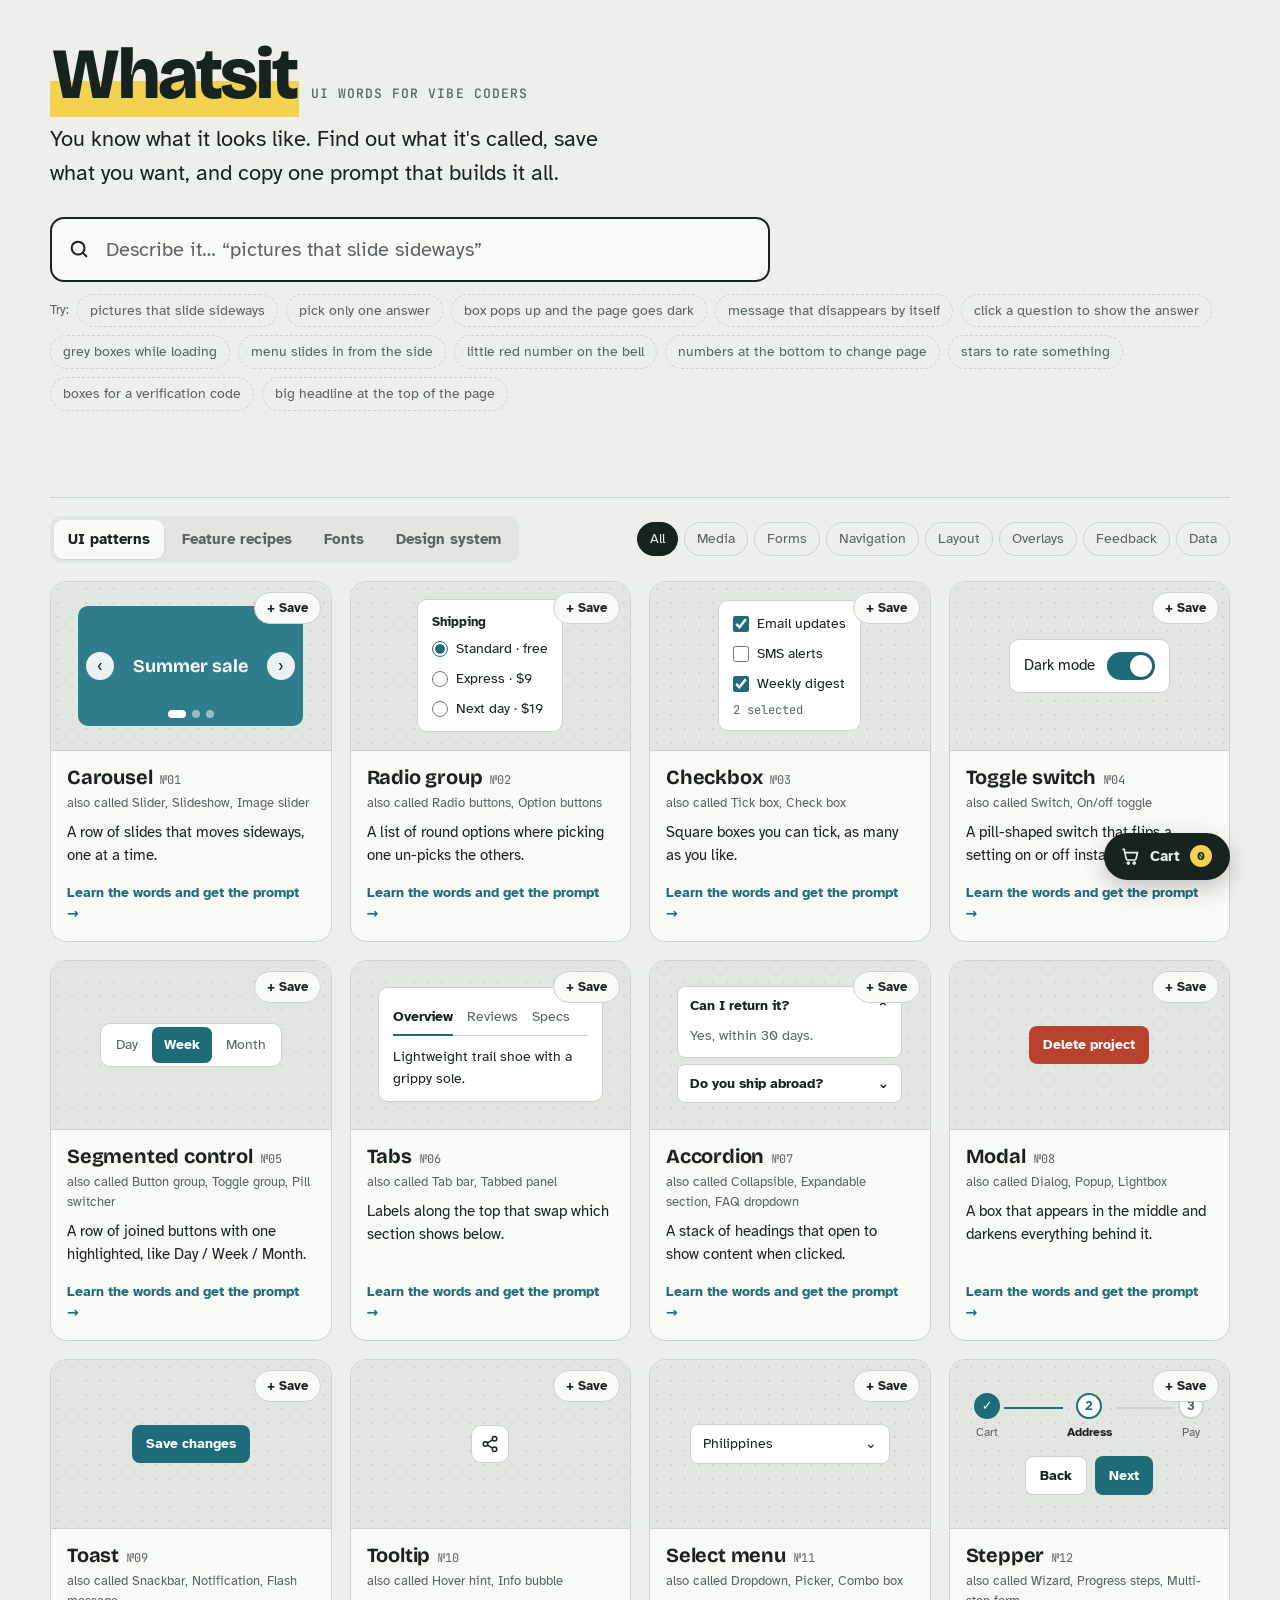
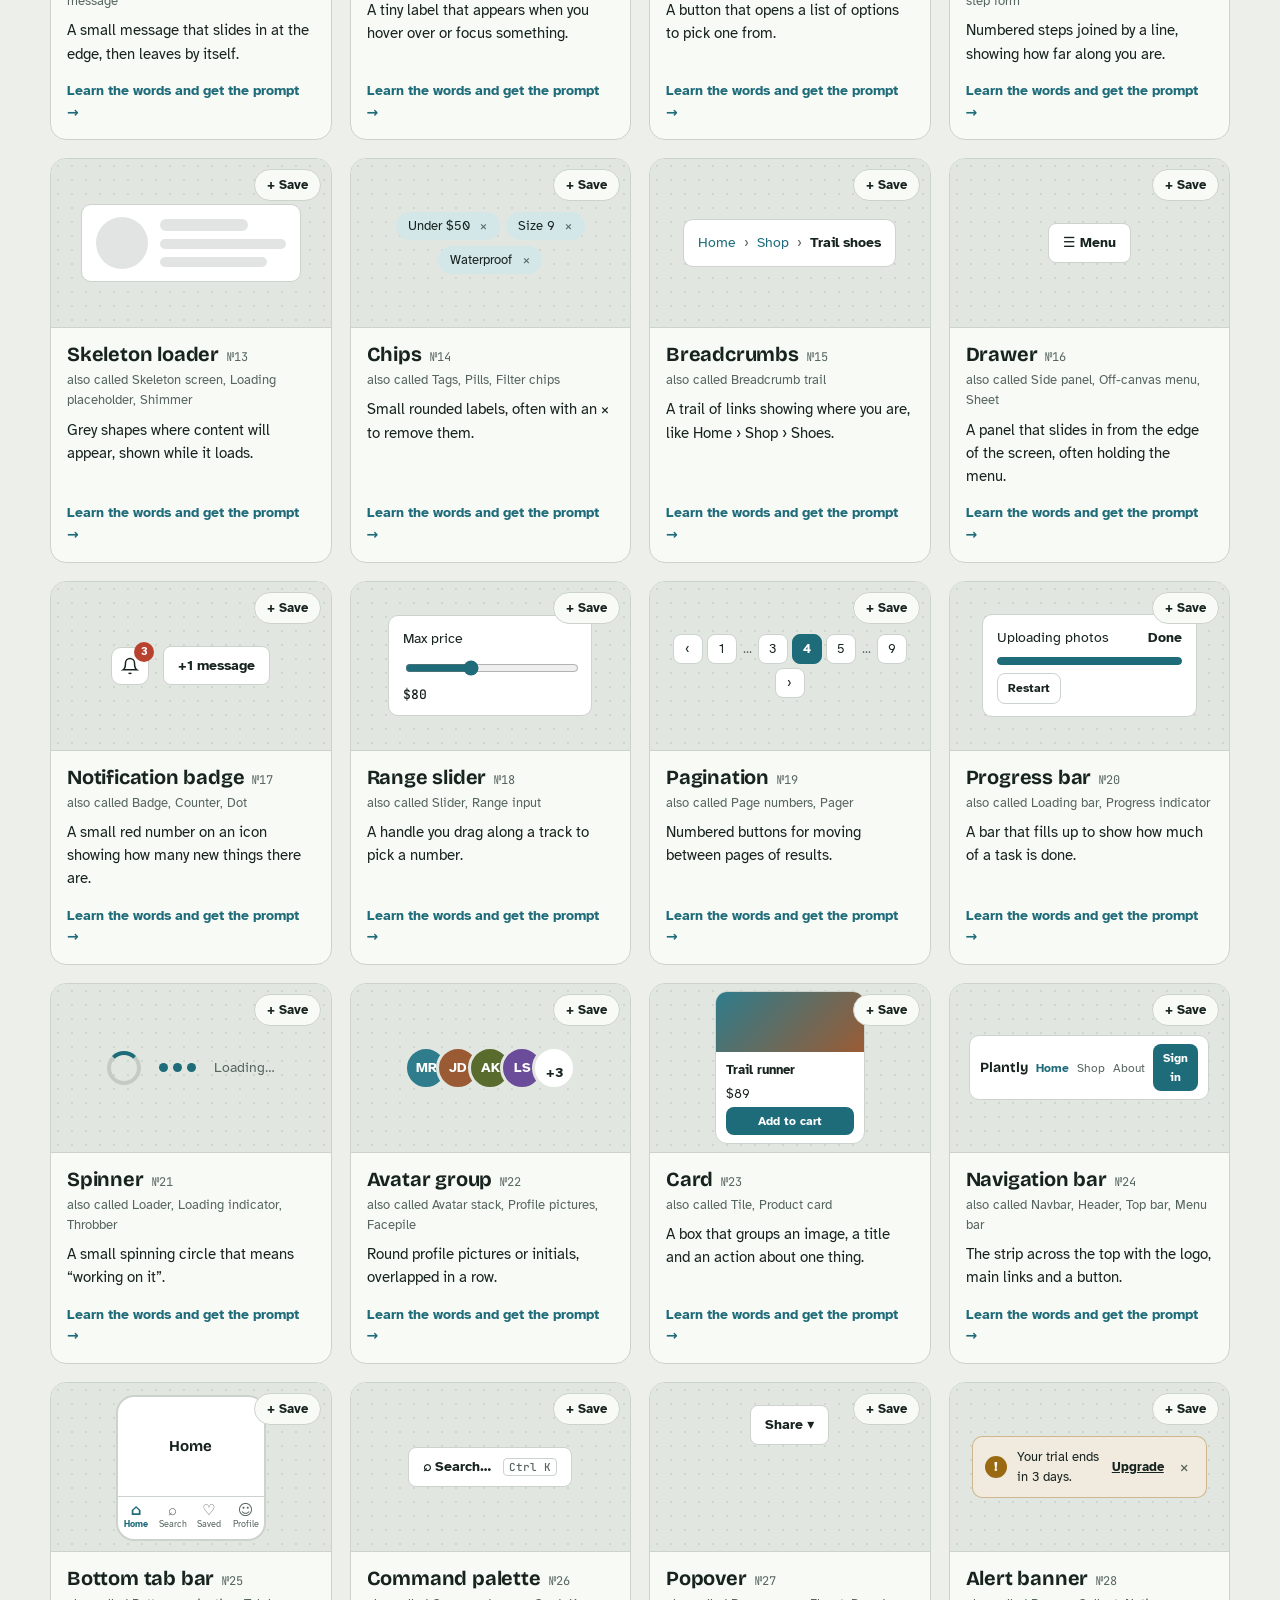
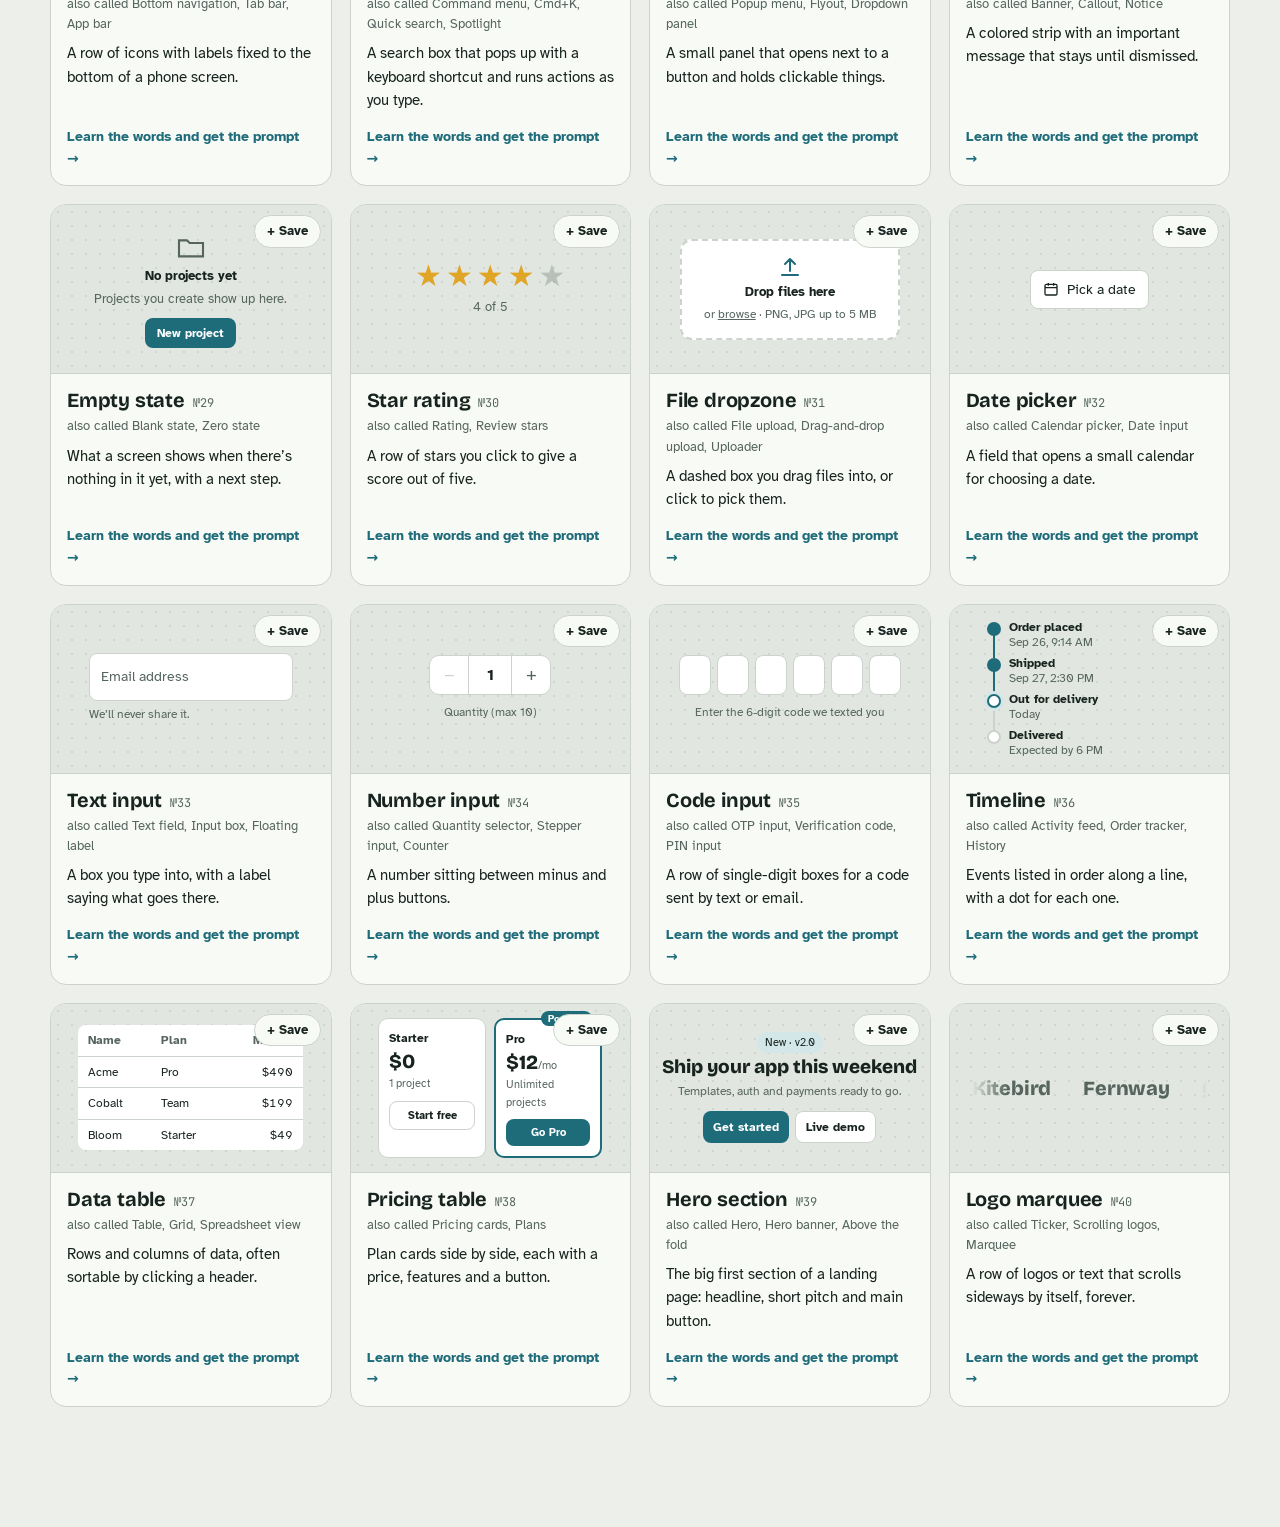
==== index.html @ b080d686 "Initial commit: Whatsit Library A visual dictionary of UI patterns for vibe coders. 40 patterns with" ====
<!doctype html>
<html lang="en">
<head>
<meta charset="utf-8">
<meta name="viewport" content="width=device-width, initial-scale=1, viewport-fit=cover">
<title>Whatsit Library</title>
<meta name="description" content="A visual dictionary of UI patterns for vibe coders: describe what you saw, learn what it's called, and copy a prompt that builds it.">
<link rel="preconnect" href="https://fonts.googleapis.com">
<link rel="stylesheet" href="https://fonts.googleapis.com/css2?family=Bricolage+Grotesque:opsz,wght@12..96,500;12..96,700;12..96,800&family=Atkinson+Hyperlegible:wght@400;700&family=JetBrains+Mono:wght@400;500;700&display=swap">
<link rel="stylesheet" href="https://fonts.googleapis.com/css2?family=Plus+Jakarta+Sans:wght@400;700&family=DM+Sans:wght@400;700&family=Manrope:wght@400;700&family=Outfit:wght@400;700&family=Nunito:wght@400;700&family=Playfair+Display:wght@400;700&family=Fraunces:wght@400;700&family=Lora:wght@400;700&family=DM+Serif+Display&family=Bebas+Neue&family=Syne:wght@400;700&family=Caveat:wght@400;700&display=swap">
<link rel="stylesheet" href="https://fonts.googleapis.com/css2?family=Cinzel+Decorative:wght@400;700&family=Italiana&family=Poiret+One&family=Josefin+Sans:wght@300;700&family=Bodoni+Moda:wght@400;700&family=Bagel+Fat+One&family=Shrikhand&family=Titan+One&family=Michroma&family=Syncopate:wght@400;700&family=Anton&family=Big+Shoulders+Display:wght@800&display=swap">
<link rel="stylesheet" href="css/styles.css">
</head>
<body>
<div class="wrap">
  <header>
    <div class="brand"><h1 class="logo"><span>Whatsit</span></h1><span class="tag">UI words for vibe coders</span></div>
    <p class="lede">You know what it looks like. Find out what it's called, save what you want, and copy one prompt that builds it all.</p>
    <div class="search">
      <svg viewBox="0 0 24 24" fill="none" stroke-width="2.2" stroke-linecap="round"><circle cx="11" cy="11" r="7"/><path d="m20 20-3.5-3.5"/></svg>
      <input id="q" type="search" autocomplete="off" placeholder="Describe it… “pictures that slide sideways”" aria-label="Describe the thing you saw">
    </div>
    <div class="tries" id="tries"><small>Try:</small></div>
    <div class="answer" id="answer" aria-live="polite"></div>
  </header>

  <div class="bar">
    <div class="views" role="tablist" aria-label="Library">
      <button role="tab" data-v="patterns" aria-selected="true">UI patterns</button>
      <button role="tab" data-v="features" aria-selected="false">Feature recipes</button>
      <button role="tab" data-v="fonts" aria-selected="false">Fonts</button>
      <button role="tab" data-v="design" aria-selected="false">Design system</button>
    </div>
    <div class="pills" id="cats"></div>
  </div>

  <main>
    <section id="view-patterns"><div id="grid" class="grid"></div></section>

    <section id="view-features" hidden>
      <p class="intro">Features are built from patterns. Once you know the words, you can ask for a whole feature at once and name every part of it.</p>
      <div class="feats" id="featList"></div>
    </section>

    <section id="view-fonts" hidden>
      <p class="intro">Pick one font for headings and one for body text. Your picks go into your design system and your cart.</p>
      <div class="fsub" id="fsub"></div>
      <div id="fonts-text">
        <dl class="gloss" id="gloss"></dl>
        <div class="tester">
          <input type="text" id="ftext" value="Build something people love" aria-label="Preview text">
          <label>Size <input type="range" id="fsize" min="18" max="64" value="32"></label>
          <div class="pills" id="fcats"></div>
        </div>
        <div class="fgrid" id="fontList"></div>
      </div>
      <div id="fonts-display" hidden>
        <p class="lic">Display fonts are for logos and big titles only. <b>Every font here is free for commercial use</b> (SIL Open Font License, from Google Fonts). Saw a paid font on social media? Search its name to buy a license. Whatsit can't host paid fonts.</p>
        <div class="tester">
          <input type="text" id="dtext" value="Aurora" maxlength="18" aria-label="Your app or brand name">
          <div class="pills" id="dmoods"></div>
        </div>
        <div class="dgrid" id="displayList"></div>
      </div>
    </section>

    <section id="view-design" hidden>
      <p class="intro">Pick a starting palette, then adjust any color. The preview on the right updates as you go.</p>
      <div class="ds">
        <div class="ds-ctl" id="dsCtl"></div>
        <div class="ds-side">
          <div class="pv" id="pv">
            <div class="pv-nav"><span class="pv-logo">Plantly</span><nav class="pv-links"><a class="on">Home</a><a>Shop</a><a>Care guides</a></nav></div>
            <div class="pv-body">
              <div><h1>Keep every plant alive</h1><p class="m" style="margin-top:6px">Watering reminders and care tips for 400+ houseplants.</p></div>
              <div class="pv-btns"><button class="pv-btn">Start free trial</button><button class="pv-btn s">See how it works</button></div>
              <div class="pv-card">
                <div class="pv-row" style="justify-content:space-between"><h2>Monstera</h2><span class="pv-tag new">New</span></div>
                <div class="pv-row"><span class="pv-tag ok">Watered</span><span class="pv-tag warn">Needs light</span><span class="pv-tag bad">Overdue</span></div>
                <label class="pv-in">Plant nickname<input value="Big Monty"></label>
                <div class="pv-sw">Watering reminders<span class="t"></span></div>
              </div>
              <div class="pv-alert">Your fiddle leaf fig hasn't been watered in 12 days.</div>
            </div>
          </div>
          <div><h3 class="eyebrow" style="margin:0 0 8px">Readability check</h3><div class="checks" id="checks"></div></div>
        </div>
      </div>
      <div style="margin-top:28px;max-width:760px"><h3 class="eyebrow" style="margin:0 0 8px">Your design system prompt</h3><div id="dsOut"></div></div>
    </section>
  </main>
</div>

<button class="fab" id="fab" aria-label="Open cart"><svg viewBox="0 0 24 24"><path d="M3 4h2l2.4 11.2a2 2 0 0 0 2 1.6h7.8a2 2 0 0 0 2-1.5L21 8H6.2"/><circle cx="10" cy="20.5" r="1.2"/><circle cx="17" cy="20.5" r="1.2"/></svg><span class="lbl">Cart</span><span class="n" id="fabN">0</span></button>
<div class="gtoast" id="gtoast" role="status" aria-live="polite"></div>

<aside class="sheet-wrap" id="panel" hidden><div class="scrim" data-close></div><div class="sheet" role="dialog" aria-modal="true" aria-labelledby="p-title" id="sheet"></div></aside>
<aside class="sheet-wrap" id="cartWrap" hidden><div class="scrim" data-close></div><div class="sheet" role="dialog" aria-modal="true" aria-labelledby="c-title" id="cartSheet"></div></aside>

<script src="data/registry.js"></script>
<script src="data/patterns/index.js"></script>
<script src="data/recipes.js"></script>
<script src="data/fonts.js"></script>
<script src="data/palettes.js"></script>
<script src="js/boot.js"></script>
</body>
</html>
---- css/styles.css ----
/* Base reset */
:root { color-scheme: light; }
body { margin: 0; }
img { max-width: 100%; }
[hidden] { display: none !important; }

:root{
  --bg:#EDF0EA; --surface:#F8FAF6; --ink:#17231F; --muted:#56655F; --line:#CBD3CC;
  --accent:#1E6B7A; --accent-ink:#FFFFFF; --accent-soft:#D3E6E8; --mark:#F3D250;
  --demo:#E1E7E0; --demo-2:#FFFFFF; --danger:#B8412F; --ok:#2F7A4A; --warn:#9A6A12; --scrim:rgba(14,22,20,.45);
  --display:"Bricolage Grotesque", "Segoe UI", system-ui, sans-serif;
  --body:"Atkinson Hyperlegible", "Segoe UI", system-ui, sans-serif;
  --mono:"JetBrains Mono", ui-monospace, Consolas, monospace;
}
@media (prefers-color-scheme: dark){
  :root:not([data-theme="light"]){
    color-scheme:dark;
    --bg:#101816; --surface:#17211E; --ink:#E3EBE6; --muted:#93A39C; --line:#2C3934;
    --accent:#62B6C4; --accent-ink:#0B1413; --accent-soft:#1D3538; --mark:#B89A2A;
    --demo:#1D2926; --demo-2:#26332F; --danger:#E0715F; --ok:#6CC08A; --warn:#E0B458; --scrim:rgba(0,0,0,.6);
  }
}
:root[data-theme="dark"]{
  color-scheme:dark;
  --bg:#101816; --surface:#17211E; --ink:#E3EBE6; --muted:#93A39C; --line:#2C3934;
  --accent:#62B6C4; --accent-ink:#0B1413; --accent-soft:#1D3538; --mark:#B89A2A;
  --demo:#1D2926; --demo-2:#26332F; --danger:#E0715F; --ok:#6CC08A; --warn:#E0B458; --scrim:rgba(0,0,0,.6);
}
*{box-sizing:border-box}
body{background:var(--bg);color:var(--ink);font:16px/1.55 var(--body);padding-inline:16px}
/* hide scrollbars but keep scrolling (page + side sheets) */
html,.sheet{scrollbar-width:none;-ms-overflow-style:none}
html::-webkit-scrollbar,.sheet::-webkit-scrollbar{display:none}
.wrap{max-width:1180px;margin:0 auto;padding-block:40px 120px}
button,input,select,textarea{font:inherit;color:inherit}
:focus-visible{outline:2px solid var(--accent);outline-offset:2px}

/* ---------- header ---------- */
.brand{display:flex;align-items:baseline;gap:12px;flex-wrap:wrap}
.logo{font:800 clamp(40px,7vw,72px)/.95 var(--display);letter-spacing:-.03em;margin:0}
.logo span{background:linear-gradient(transparent 58%,var(--mark) 58%);padding-inline:2px}
.tag{font:500 13px var(--mono);color:var(--muted);text-transform:uppercase;letter-spacing:.08em}
.lede{font-size:clamp(18px,2.2vw,22px);max-width:40ch;margin:14px 0 26px;text-wrap:balance}
.search{position:relative;max-width:720px}
.search input{width:100%;font:500 20px var(--body);padding:18px 20px 18px 54px;border-radius:14px;border:2px solid var(--ink);background:var(--surface);color:var(--ink)}
.search input::placeholder{color:var(--muted)}
.search svg{position:absolute;left:18px;top:50%;translate:0 -50%;width:22px;height:22px;stroke:var(--ink)}
.tries{display:flex;flex-wrap:wrap;gap:8px;margin-top:12px;align-items:center}
.tries small{color:var(--muted);font-size:13px}
.try{border:1px dashed var(--line);background:transparent;border-radius:999px;padding:5px 12px;font-size:14px;cursor:pointer;color:var(--muted)}
.try:hover{border-color:var(--accent);color:var(--accent)}
.answer{margin-top:18px;min-height:32px;font-size:18px}
.answer b{font-family:var(--display);font-weight:700;background:linear-gradient(transparent 60%,var(--mark) 60%)}
.answer button{background:none;border:0;padding:0;cursor:pointer;color:var(--accent);text-decoration:underline;text-underline-offset:3px}

/* ---------- view switch + filters ---------- */
.bar{display:flex;flex-wrap:wrap;gap:12px 24px;align-items:center;justify-content:space-between;margin:36px 0 18px;border-top:1px solid var(--line);padding-top:18px}
.views{display:flex;flex-wrap:wrap;gap:4px;background:var(--demo);padding:4px;border-radius:12px}
.views button{border:0;background:transparent;padding:8px 14px;border-radius:9px;cursor:pointer;font-weight:700;font-size:15px;color:var(--muted)}
.views button[aria-selected="true"]{background:var(--surface);color:var(--ink);box-shadow:0 1px 2px rgba(0,0,0,.08)}
.pills{display:flex;flex-wrap:wrap;gap:6px}
.pills button{border:1px solid var(--line);background:transparent;border-radius:999px;padding:5px 12px;font-size:14px;cursor:pointer;color:var(--muted)}
.pills button[aria-pressed="true"]{background:var(--ink);color:var(--bg);border-color:var(--ink)}
.intro{max-width:62ch;color:var(--muted);margin:0 0 18px}

/* ---------- save buttons ---------- */
.save{border:1px solid var(--line);background:var(--surface);color:var(--ink);border-radius:999px;padding:5px 12px;font-size:13px;font-weight:700;cursor:pointer;white-space:nowrap}
.save:hover{border-color:var(--accent)}
.save[aria-pressed="true"]{background:var(--ink);color:var(--bg);border-color:var(--ink)}

/* ---------- cards ---------- */
.grid{display:grid;grid-template-columns:repeat(auto-fill,minmax(262px,1fr));gap:18px}
.card{position:relative;background:var(--surface);border:1px solid var(--line);border-radius:16px;overflow:hidden;display:flex;flex-direction:column}
.card>.save{position:absolute;top:10px;right:10px;z-index:5}
.card .demo{height:168px;border-radius:0}
.meta{display:flex;flex-direction:column;gap:4px;padding:14px 16px 16px;text-align:left;border:0;background:transparent;cursor:pointer;flex:1;border-top:1px solid var(--line)}
.meta:hover .nm{text-decoration:underline;text-decoration-color:var(--mark);text-decoration-thickness:4px;text-underline-offset:2px}
.row{display:flex;justify-content:space-between;align-items:baseline;gap:8px}
.nm{font:700 20px var(--display);letter-spacing:-.01em}
.no{font:400 12px var(--mono);color:var(--muted)}
.aka{font-size:13px;color:var(--muted)}
.say{margin:4px 0 0;font-size:15px}
.more{margin-top:auto;padding-top:10px;font-size:14px;font-weight:700;color:var(--accent)}
.empty{padding:40px 0;color:var(--muted);font-size:18px}

/* ---------- demo stage (shared by every pattern) ---------- */
.demo{position:relative;overflow:hidden;background:var(--demo);display:grid;place-items:center;border-radius:12px;padding:12px;
  background-image:radial-gradient(color-mix(in srgb,var(--ink) 9%,transparent) 1px,transparent 1px);background-size:14px 14px}
.dbtn{border:0;background:var(--accent);color:var(--accent-ink);padding:8px 14px;border-radius:8px;font-weight:700;font-size:14px;cursor:pointer}
.dbtn.ghost{background:var(--demo-2);color:var(--ink);border:1px solid var(--line)}
.dbox{background:var(--demo-2);border:1px solid var(--line);border-radius:10px;padding:12px 14px;font-size:14px}
.d-list{display:flex;flex-direction:column;gap:8px;font-size:14px}
.d-list label{display:flex;align-items:center;gap:8px;cursor:pointer}
.d-list input{accent-color:var(--accent);width:16px;height:16px;margin:0}
.d-list legend{font-weight:700;font-size:13px;margin-bottom:6px;padding:0}
.d-list fieldset{border:0;margin:0;padding:0;display:flex;flex-direction:column;gap:8px}
.d-list .ct{font:12px var(--mono);color:var(--muted)}
.seg{display:inline-flex;flex-wrap:wrap;background:var(--demo-2);border:1px solid var(--line);border-radius:10px;padding:3px;gap:2px}
.seg button{border:0;background:transparent;padding:7px 12px;border-radius:7px;font-size:14px;cursor:pointer;color:var(--muted)}
.seg button.on{background:var(--accent);color:var(--accent-ink);font-weight:700}
.ov{position:absolute;inset:0;background:var(--scrim);display:grid;place-items:center;opacity:0;pointer-events:none;transition:opacity .2s}
.ov.open{opacity:1;pointer-events:auto}
.iconbtn{width:38px;height:38px;border-radius:10px;border:1px solid var(--line);background:var(--demo-2);cursor:pointer;display:grid;place-items:center}
.iconbtn svg{width:18px;height:18px;stroke:var(--ink);fill:none;stroke-width:2}

/* ---------- features ---------- */
.feats{display:grid;grid-template-columns:repeat(auto-fill,minmax(320px,1fr));gap:18px}
.feat{background:var(--surface);border:1px solid var(--line);border-radius:16px;padding:18px;display:flex;flex-direction:column;gap:10px}
.feat h3{margin:0;font:700 22px var(--display)}
.feat p{margin:0;color:var(--muted);font-size:15px}
.eq{display:flex;flex-wrap:wrap;gap:6px;align-items:center;font:500 13px var(--mono);color:var(--muted)}
.eq button{border:1px solid var(--line);background:var(--bg);border-radius:6px;padding:3px 8px;cursor:pointer;font:500 13px var(--mono);color:var(--ink)}
.eq button:hover{border-color:var(--accent);color:var(--accent)}

/* ---------- prompt box ---------- */
.out{position:relative}
.out textarea{width:100%;min-height:200px;resize:vertical;font:13px/1.6 var(--mono);background:var(--bg);color:var(--ink);border:1px solid var(--line);border-radius:10px;padding:12px 14px}
.acts-row{display:flex;flex-wrap:wrap;gap:8px;align-items:center;margin-top:8px}
.note{font-size:13px;color:var(--muted);min-height:18px}
.opts{display:flex;flex-direction:column;gap:6px;font-size:15px}
.opts label{display:flex;gap:8px;align-items:flex-start;cursor:pointer}
.opts input{accent-color:var(--accent);margin-top:4px}

/* ---------- fonts ---------- */
.gloss{display:grid;grid-template-columns:repeat(auto-fill,minmax(210px,1fr));gap:10px 20px;margin:0 0 22px;padding:16px 18px;border:1px solid var(--line);border-radius:14px;background:var(--surface)}
.gloss div{display:flex;flex-direction:column;gap:2px}
.gloss dt{font:700 15px var(--display)}
.gloss dd{margin:0;font-size:14px;color:var(--muted)}
.tester{display:flex;flex-wrap:wrap;gap:12px 20px;align-items:center;margin-bottom:18px}
.tester input[type=text]{flex:1 1 260px;border:1px solid var(--line);background:var(--surface);border-radius:10px;padding:10px 14px}
.tester label{display:flex;align-items:center;gap:8px;font:500 13px var(--mono);color:var(--muted)}
.tester input[type=range]{accent-color:var(--accent);width:120px}
.fgrid{display:grid;grid-template-columns:repeat(auto-fill,minmax(300px,1fr));gap:18px}
.font{background:var(--surface);border:1px solid var(--line);border-radius:16px;padding:18px;display:flex;flex-direction:column;gap:10px}
.font .spec{font-size:var(--fsz,32px);line-height:1.15;overflow-wrap:anywhere;min-height:2.4em}
.font .row b{font:700 17px var(--display)}
.font .cat{font:500 12px var(--mono);color:var(--muted);text-transform:uppercase;letter-spacing:.06em}
.font dl{margin:0;display:grid;grid-template-columns:max-content 1fr;gap:4px 12px;font-size:14px}
.font dt{color:var(--muted)}
.font dd{margin:0}
.font .acts-row{margin-top:auto;padding-top:6px}
.fsub{margin:0 0 20px}

/* display fonts: reel-style specimen cards, deliberately always dark */
.lic{font-size:14px;color:var(--muted);margin:0 0 16px;max-width:70ch}
.lic b{color:var(--ink)}
.dgrid{display:grid;grid-template-columns:repeat(auto-fill,minmax(300px,1fr));gap:18px}
.dcard{background:var(--surface);border:1px solid var(--line);border-radius:16px;overflow:hidden;display:flex;flex-direction:column}
.reel{container-type:inline-size;position:relative;aspect-ratio:16/8;display:flex;flex-direction:column;align-items:center;justify-content:center;gap:6px;padding:14px;overflow:hidden;color:#F6EFE2;
  background:radial-gradient(circle at 12% 115%,rgba(214,170,90,.42),transparent 42%),radial-gradient(circle at 92% -15%,rgba(125,95,210,.5),transparent 48%),repeating-linear-gradient(115deg,rgba(255,255,255,.035) 0 2px,transparent 2px 22px),linear-gradient(160deg,#1C1842,#0D0B21)}
.reel .w{font-size:min(68px,calc(150cqw / (var(--len) * var(--wf))));line-height:1;text-align:center;overflow-wrap:anywhere;text-shadow:0 2px 18px rgba(0,0,0,.35)}
.reel .moods{display:flex;gap:16px;font:400 12px var(--body);color:rgba(246,239,226,.88);letter-spacing:.02em}
.dmeta{padding:14px 16px 16px;display:flex;flex-direction:column;gap:6px;flex:1}
.dmeta .row b{font:700 17px var(--display)}
.src{font:500 11px var(--mono);text-transform:uppercase;letter-spacing:.06em;color:var(--ok);border:1px solid color-mix(in srgb,var(--ok) 40%,transparent);border-radius:999px;padding:2px 8px;white-space:nowrap}
.dmeta p{margin:0;font-size:14px;color:var(--muted)}
.dmeta .acts-row{margin-top:auto;padding-top:8px}
.wm{border:1.5px dashed var(--line);border-radius:16px;padding:18px;display:flex;flex-direction:column;gap:10px;background:transparent}
.wm h3{margin:0;font:700 20px var(--display)}
.wm ol{margin:0;padding-left:20px;font-size:14px;display:flex;flex-direction:column;gap:6px}
.wm p{margin:0;font-size:14px;color:var(--muted)}

/* ---------- design system ---------- */
.ds{display:grid;grid-template-columns:minmax(0,1fr) minmax(0,1.1fr);gap:28px;align-items:start}
.ds-ctl{display:flex;flex-direction:column;gap:26px}
.ds-ctl h3{margin:0 0 10px;font:700 13px var(--mono);text-transform:uppercase;letter-spacing:.08em;color:var(--muted)}
.presets{display:grid;grid-template-columns:repeat(auto-fill,minmax(96px,1fr));gap:8px}
.preset{border:1px solid var(--line);background:var(--surface);border-radius:10px;padding:6px;cursor:pointer;display:flex;flex-direction:column;gap:6px;font-size:13px;font-weight:700;text-align:left}
.preset[aria-pressed="true"]{border-color:var(--ink);box-shadow:0 0 0 1px var(--ink)}
.preset .sw{display:flex;height:22px;border-radius:6px;overflow:hidden}
.preset .sw i{flex:1}
.colors{display:flex;flex-direction:column;gap:2px}
.crow{display:grid;grid-template-columns:40px 1fr auto;gap:12px;align-items:center;padding:8px 0;border-bottom:1px solid var(--line)}
.crow input[type=color]{width:40px;height:40px;border:1px solid var(--line);border-radius:10px;padding:2px;background:var(--surface);cursor:pointer}
.crow b{font-size:15px}
.crow small{display:block;color:var(--muted);font-size:13px;line-height:1.35}
.crow code{font:500 12px var(--mono);color:var(--muted)}
.frow{display:grid;grid-template-columns:auto 1fr;gap:10px 14px;align-items:center;font-size:15px}
.frow select{border:1px solid var(--line);background:var(--surface);border-radius:8px;padding:8px 10px;width:100%}
.frow .lbl{font-weight:700}
.ds-side{position:sticky;top:16px;display:flex;flex-direction:column;gap:16px}
.checks{display:grid;grid-template-columns:1fr 1fr;gap:8px}
.chk{border:1px solid var(--line);border-radius:10px;padding:8px 10px;font-size:13px;background:var(--surface);display:flex;justify-content:space-between;gap:8px;align-items:center}
.chk b{font:700 13px var(--mono)}
.chk .pass{color:var(--ok)}.chk .low{color:var(--danger)}.chk .mid{color:var(--warn)}

/* live preview, driven entirely by --p* variables */
.pv{background:var(--pbg);color:var(--pt);font-family:var(--pfb);font-size:var(--pfs);line-height:1.5;border-radius:16px;overflow:hidden;border:1px solid var(--line)}
.pv h1,.pv h2,.pv .pv-logo{font-family:var(--pfh);margin:0;line-height:1.15;color:var(--pt)}
.pv h1{font-size:var(--ph1)}.pv h2{font-size:var(--ph2)}
.pv p{margin:0}
.pv .m{color:var(--pm)}
.pv-nav{display:flex;justify-content:space-between;align-items:center;gap:10px;padding:calc(12px*var(--pd)) calc(18px*var(--pd));background:var(--ps);border-bottom:1px solid color-mix(in srgb,var(--pt) 12%,transparent)}
.pv-logo{font-weight:700;font-size:calc(var(--pfs)*1.2)}
.pv-links{display:flex;gap:14px;font-size:.9em}
.pv-links a{color:var(--pm);text-decoration:none}
.pv-links a.on{color:var(--pp);font-weight:700}
.pv-body{padding:calc(20px*var(--pd)) calc(18px*var(--pd));display:flex;flex-direction:column;gap:calc(16px*var(--pd))}
.pv-card{background:var(--ps);border-radius:var(--pcr);box-shadow:var(--psh);padding:calc(16px*var(--pd));display:flex;flex-direction:column;gap:calc(10px*var(--pd));border:1px solid color-mix(in srgb,var(--pt) 8%,transparent)}
.pv-btns{display:flex;flex-wrap:wrap;gap:8px}
.pv-btn{border:0;background:var(--pp);color:var(--ppt);border-radius:var(--pr);padding:calc(9px*var(--pd)) calc(16px*var(--pd));font-weight:700;font-family:var(--pfb);font-size:.95em;cursor:pointer}
.pv-btn.s{background:transparent;color:var(--pt);border:1px solid color-mix(in srgb,var(--pt) 25%,transparent)}
.pv-in{display:flex;flex-direction:column;gap:4px;font-size:.9em}
.pv-in input{background:var(--pbg);color:var(--pt);border:1px solid color-mix(in srgb,var(--pt) 22%,transparent);border-radius:min(var(--pr),12px);padding:calc(8px*var(--pd)) 12px;font-family:var(--pfb)}
.pv-row{display:flex;flex-wrap:wrap;gap:6px;align-items:center}
.pv-tag{border-radius:999px;padding:2px 10px;font-size:.8em;font-weight:700}
.pv-tag.ok{background:color-mix(in srgb,var(--pok) 16%,var(--ps));color:var(--pok)}
.pv-tag.warn{background:color-mix(in srgb,var(--pwarn) 16%,var(--ps));color:var(--pwarn)}
.pv-tag.bad{background:color-mix(in srgb,var(--pbad) 16%,var(--ps));color:var(--pbad)}
.pv-tag.new{background:var(--pa);color:var(--pat)}
.pv-alert{border-left:4px solid var(--pbad);background:color-mix(in srgb,var(--pbad) 10%,var(--ps));padding:10px 12px;border-radius:min(var(--pr),10px);font-size:.9em}
.pv-sw{display:flex;justify-content:space-between;align-items:center;font-size:.95em}
.pv-sw span.t{width:40px;height:24px;border-radius:999px;background:var(--pp);position:relative;flex:none}
.pv-sw span.t::after{content:"";position:absolute;top:3px;right:3px;width:18px;height:18px;border-radius:50%;background:var(--ppt)}

/* ---------- side sheets (detail + cart) ---------- */
.sheet-wrap{position:fixed;inset:0;z-index:20}
.scrim{position:absolute;inset:0;background:var(--scrim)}
.sheet{position:absolute;top:0;right:0;bottom:0;width:min(640px,100%);background:var(--surface);overflow-y:auto;padding:24px clamp(16px,4vw,32px) 48px;padding-top:calc(24px + env(safe-area-inset-top,0px));padding-bottom:calc(48px + env(safe-area-inset-bottom,0px));box-shadow:-10px 0 40px rgba(0,0,0,.2);display:flex;flex-direction:column;gap:22px}
.sheet>*{flex-shrink:0}
.s-top{display:flex;justify-content:space-between;align-items:flex-start;gap:12px}
.eyebrow{font:500 12px var(--mono);text-transform:uppercase;letter-spacing:.08em;color:var(--muted)}
.sheet h2{margin:4px 0 2px;font:800 clamp(32px,5vw,44px)/1 var(--display);letter-spacing:-.02em}
.sheet h2 span{background:linear-gradient(transparent 60%,var(--mark) 60%)}
.x{border:1px solid var(--line);background:var(--bg);width:40px;height:40px;border-radius:10px;cursor:pointer;font-size:20px;flex:none}
.sheet .demo{height:230px}
.sheet h3{margin:0 0 8px;font:700 13px var(--mono);text-transform:uppercase;letter-spacing:.08em;color:var(--muted)}
.sheet section p{margin:0;max-width:62ch}
.two{display:grid;grid-template-columns:1fr 1fr;gap:16px}
.parts{margin:0;display:grid;grid-template-columns:max-content 1fr;gap:6px 16px;font-size:15px}
.parts dt{font-weight:700}
.parts dd{margin:0;color:var(--muted)}
.conf{display:flex;flex-direction:column;gap:8px}
.conf button{text-align:left;border:1px solid var(--line);background:var(--bg);border-radius:10px;padding:10px 12px;cursor:pointer;font-size:15px}
.conf button b{font-family:var(--display)}
.conf button:hover{border-color:var(--accent)}

.citems{display:flex;flex-direction:column;gap:18px}
.cgroup h3{margin-bottom:6px}
.citem{display:flex;justify-content:space-between;align-items:center;gap:12px;padding:10px 12px;border:1px solid var(--line);border-radius:10px;background:var(--bg);margin-bottom:6px}
.citem b{font:700 16px var(--display)}
.citem small{display:block;color:var(--muted);font-size:13px}
.citem button{border:0;background:transparent;cursor:pointer;color:var(--muted);font-size:14px;padding:6px 8px;border-radius:6px}
.citem button:hover{color:var(--danger);background:color-mix(in srgb,var(--danger) 10%,transparent)}
.cempty{color:var(--muted);font-size:16px;margin:0}

/* ---------- floating cart + global toast ---------- */
.fab{position:fixed;right:max(16px,calc((100vw - 1180px)/2));bottom:calc(20px + env(safe-area-inset-bottom,0px));z-index:15;display:flex;align-items:center;gap:10px;border:0;background:var(--ink);color:var(--bg);border-radius:999px;padding:12px 18px 12px 16px;font-weight:700;font-size:15px;cursor:pointer;box-shadow:0 8px 24px rgba(0,0,0,.22)}
.fab svg{width:20px;height:20px;stroke:currentColor;fill:none;stroke-width:2}
.fab .n{background:var(--mark);color:#17231F;border-radius:999px;min-width:22px;height:22px;display:grid;place-items:center;font-size:12px;padding:0 6px}
.gtoast{position:fixed;left:50%;bottom:calc(84px + env(safe-area-inset-bottom,0px));translate:-50% 20px;opacity:0;z-index:30;background:var(--ink);color:var(--bg);padding:10px 16px;border-radius:10px;font-size:14px;transition:.25s;pointer-events:none;max-width:calc(100vw - 32px)}
.gtoast.show{translate:-50% 0;opacity:1}

@media (max-width:860px){.ds{grid-template-columns:1fr}.ds-side{position:static}}
@media (max-width:560px){.two,.checks{grid-template-columns:1fr}.search input{font-size:17px}.fab .lbl{display:none}}
@media (prefers-reduced-motion:reduce){*{transition:none!important;animation:none!important}}
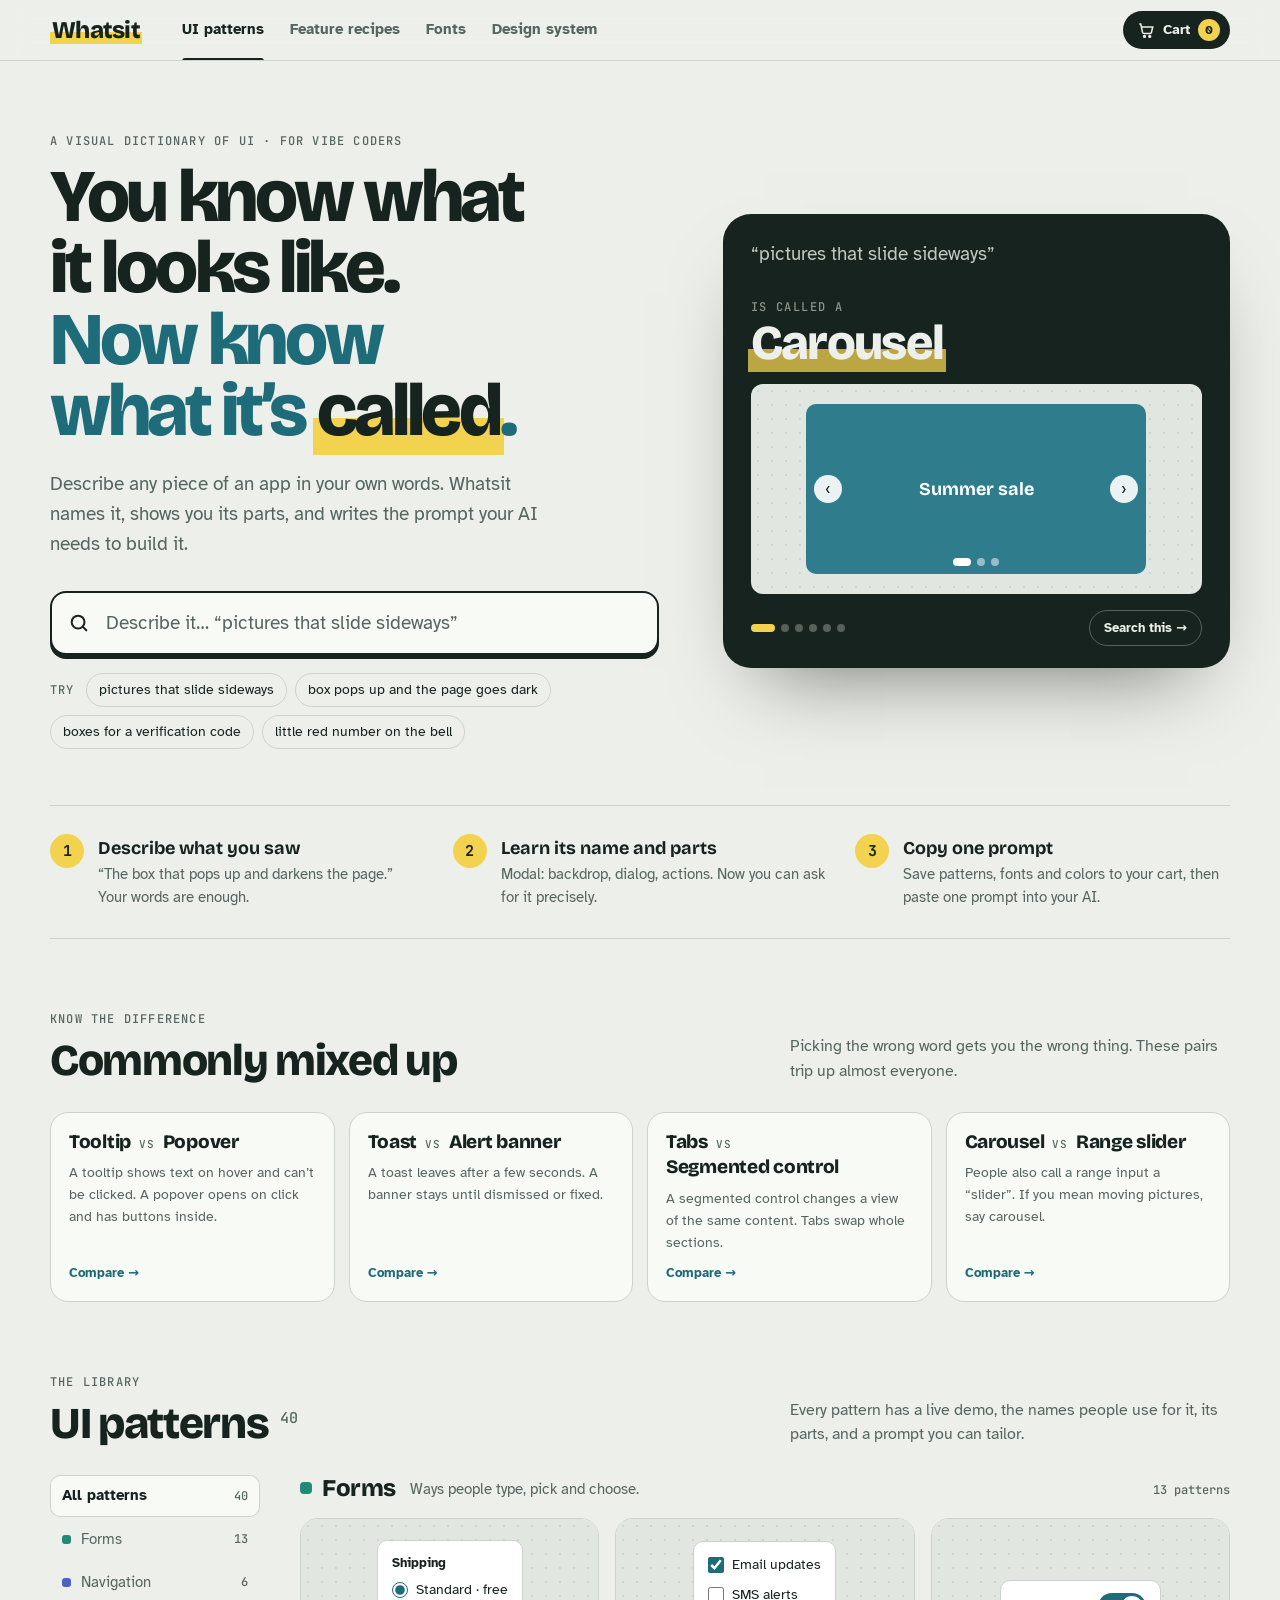
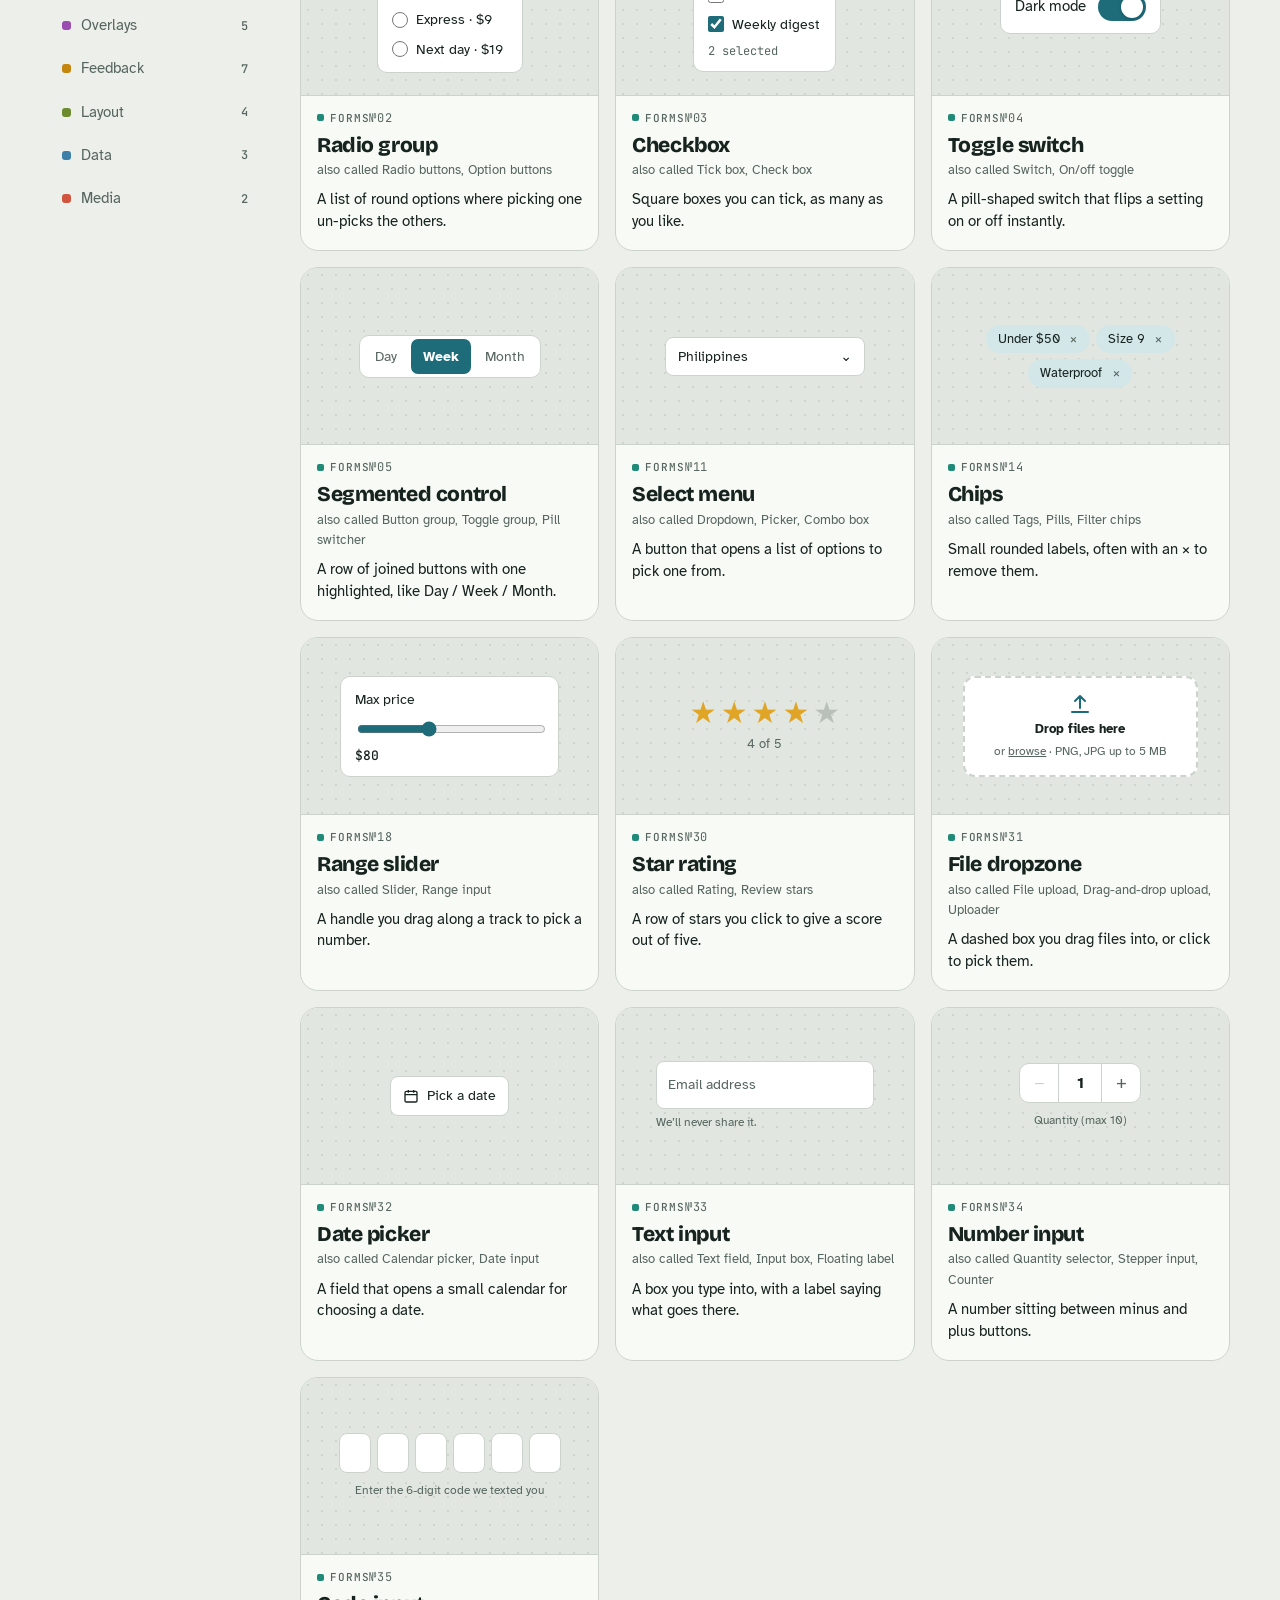
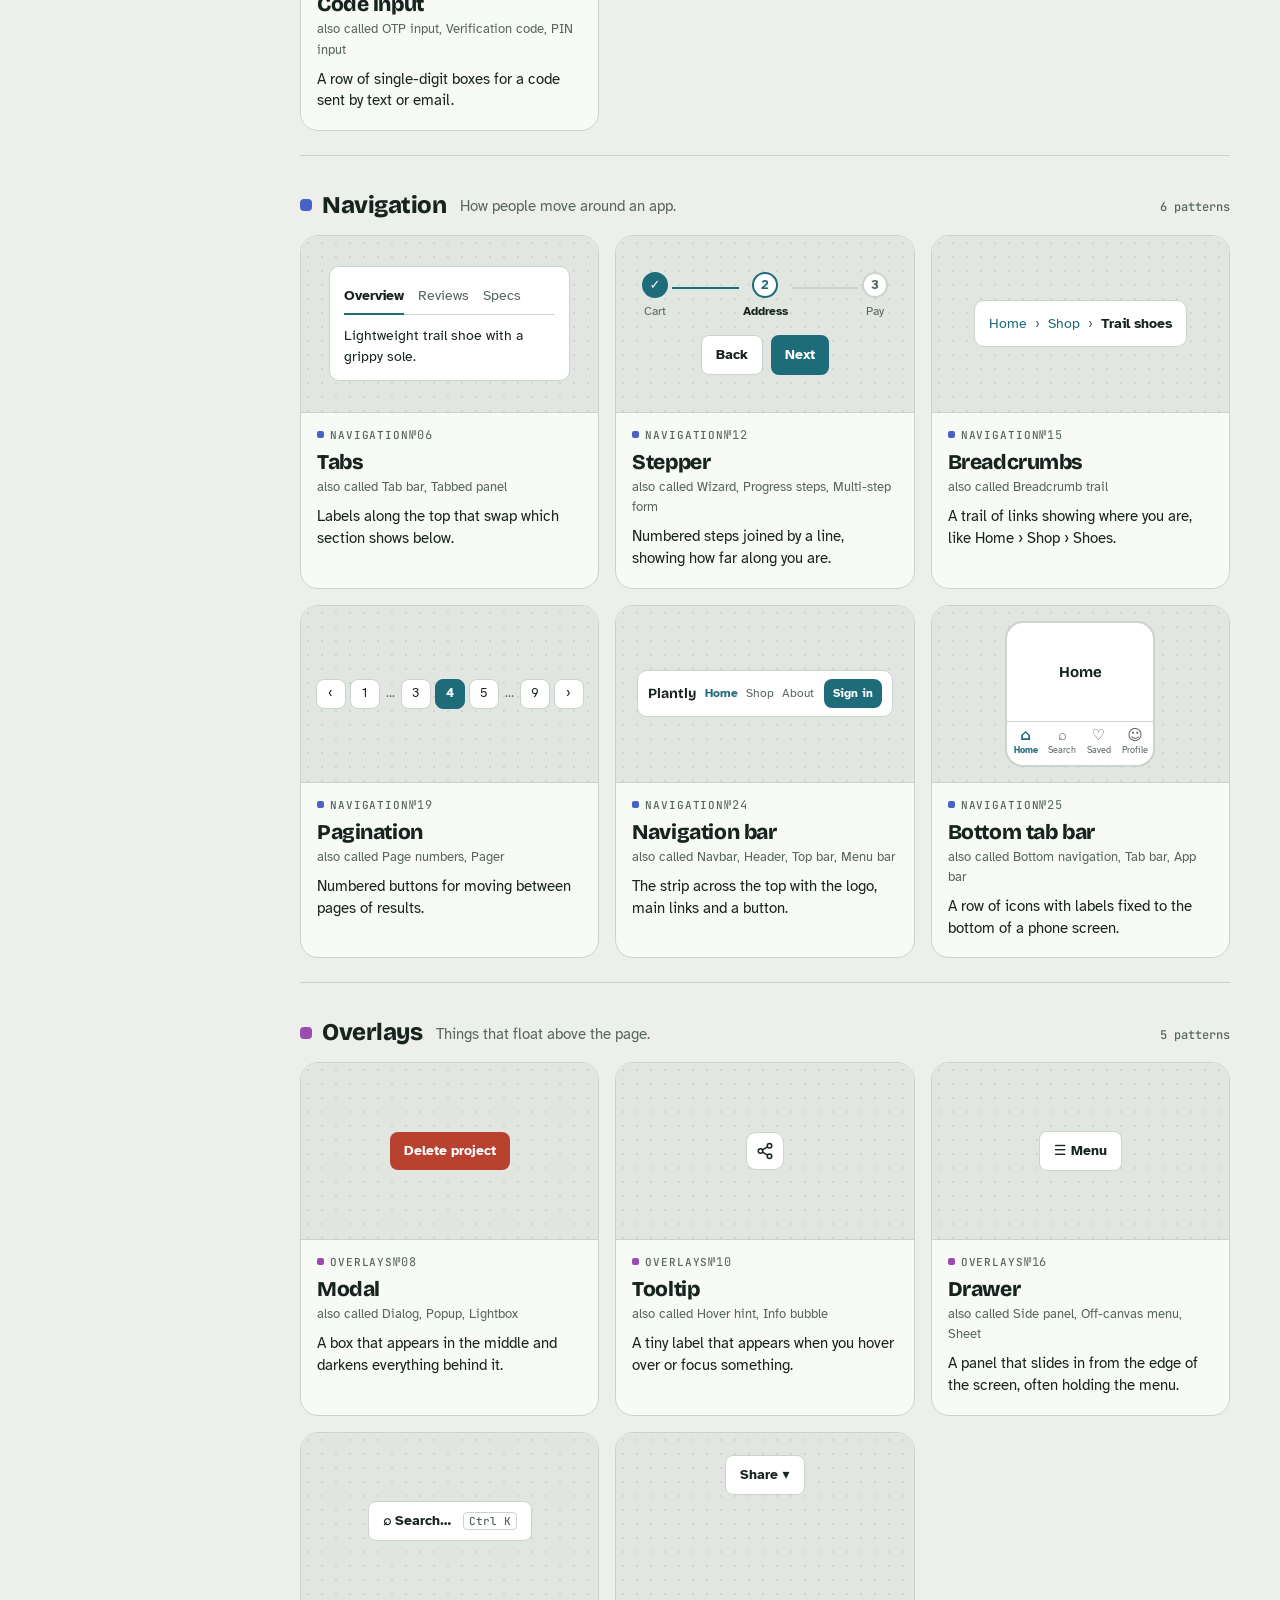
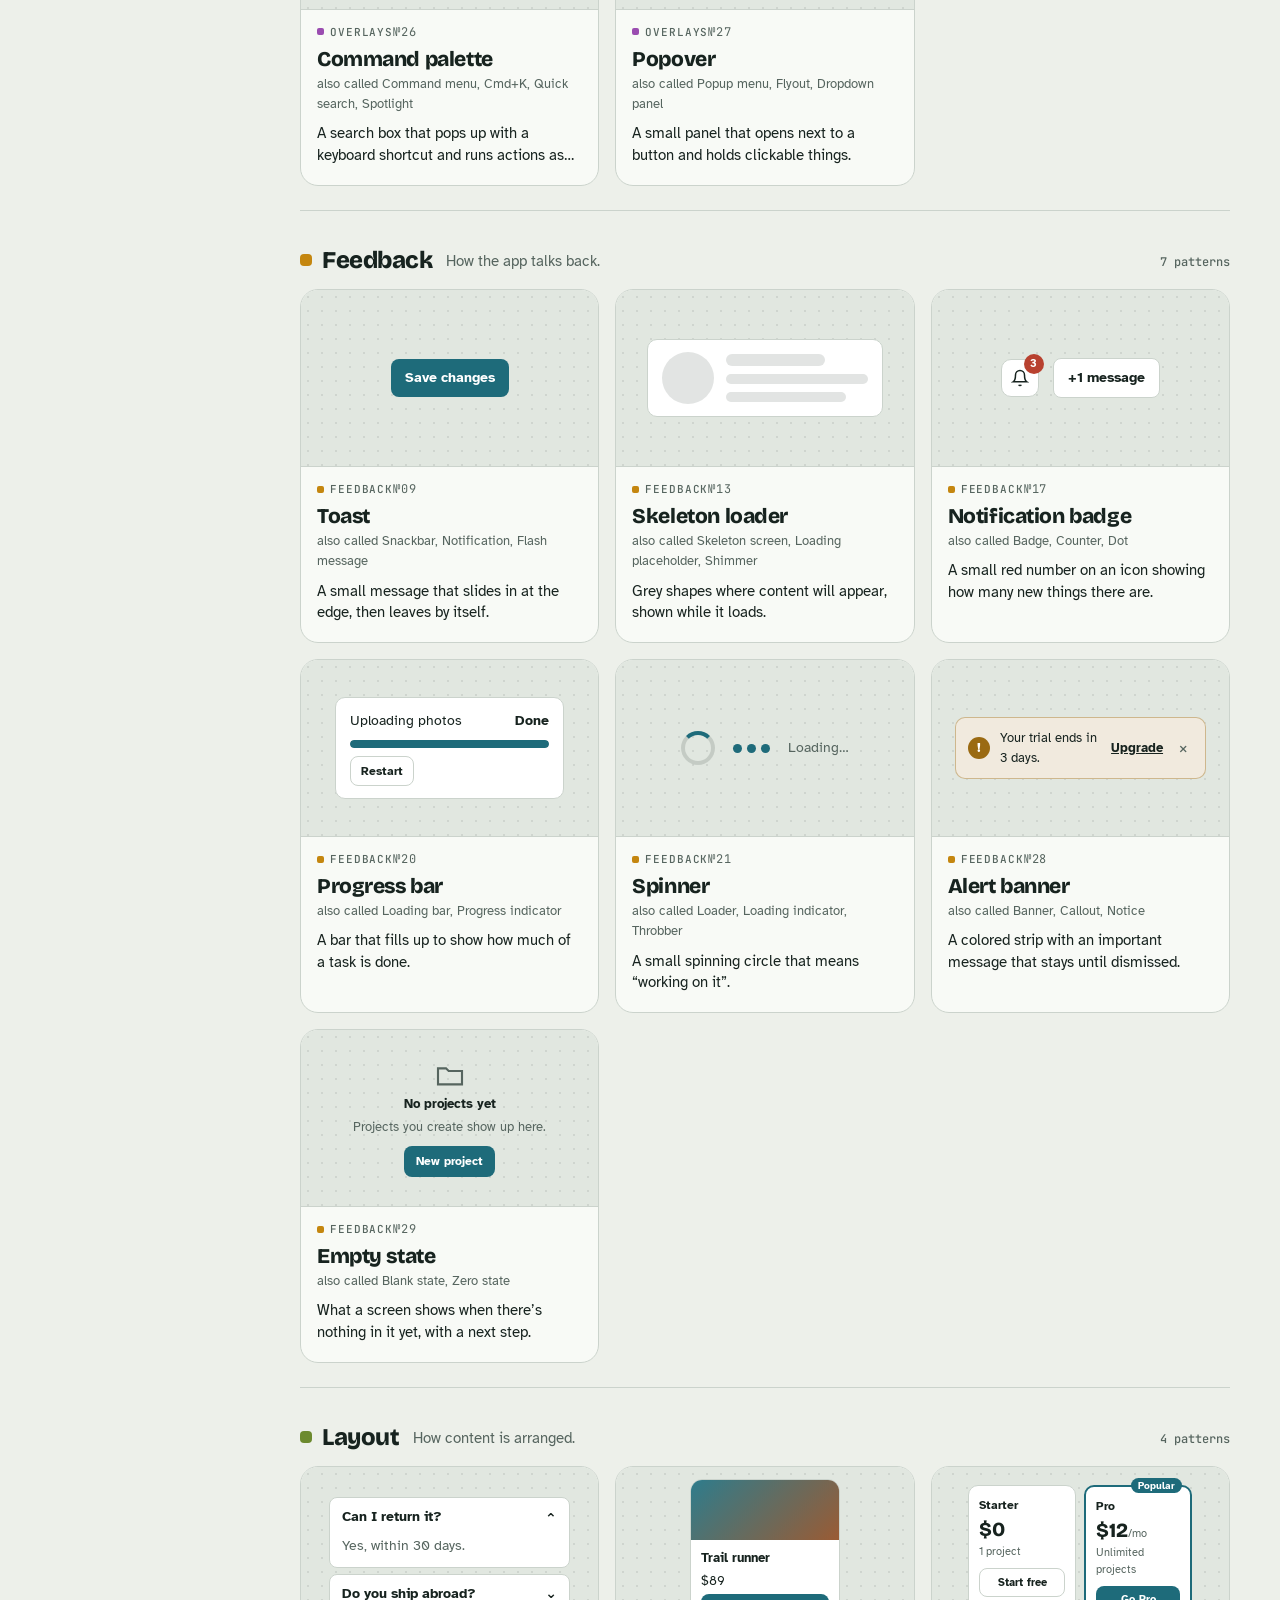
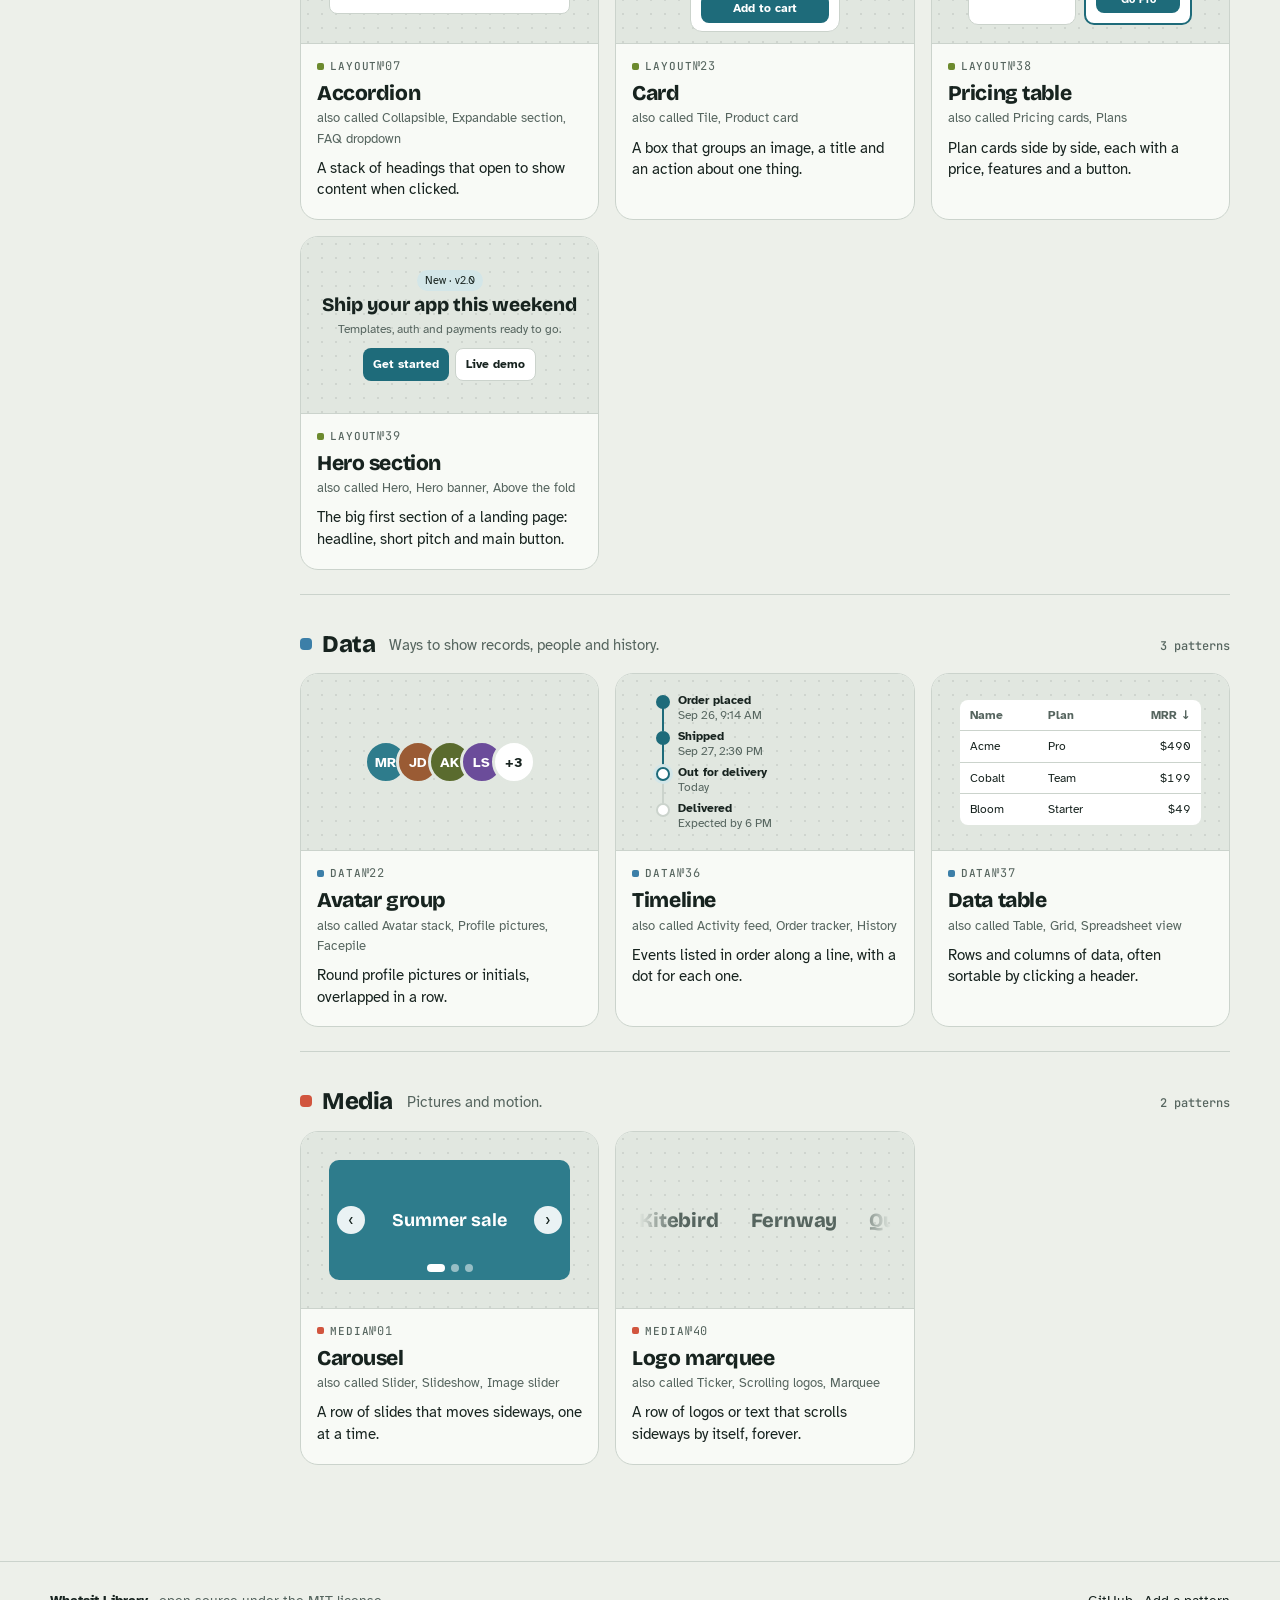
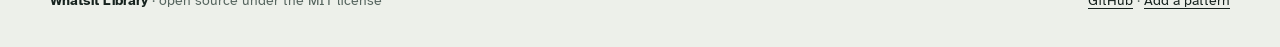
==== commit 6f815c0d: "Redesign the home page with a clear visual hierarchy - Sticky top bar with section navigation and th" ====
--- a/index.html
+++ b/index.html
@@ -12,38 +12,72 @@
 <link rel="stylesheet" href="css/styles.css">
 </head>
 <body>
-<div class="wrap">
-  <header>
-    <div class="brand"><h1 class="logo"><span>Whatsit</span></h1><span class="tag">UI words for vibe coders</span></div>
-    <p class="lede">You know what it looks like. Find out what it's called, save what you want, and copy one prompt that builds it all.</p>
-    <div class="search">
-      <svg viewBox="0 0 24 24" fill="none" stroke-width="2.2" stroke-linecap="round"><circle cx="11" cy="11" r="7"/><path d="m20 20-3.5-3.5"/></svg>
-      <input id="q" type="search" autocomplete="off" placeholder="Describe it… “pictures that slide sideways”" aria-label="Describe the thing you saw">
-    </div>
-    <div class="tries" id="tries"><small>Try:</small></div>
-    <div class="answer" id="answer" aria-live="polite"></div>
-  </header>
-
-  <div class="bar">
-    <div class="views" role="tablist" aria-label="Library">
+<header class="topbar">
+  <div class="tb-in">
+    <a class="brandmark" href="#" data-home><span>Whatsit</span></a>
+    <nav class="views" role="tablist" aria-label="Sections">
       <button role="tab" data-v="patterns" aria-selected="true">UI patterns</button>
       <button role="tab" data-v="features" aria-selected="false">Feature recipes</button>
       <button role="tab" data-v="fonts" aria-selected="false">Fonts</button>
       <button role="tab" data-v="design" aria-selected="false">Design system</button>
-    </div>
-    <div class="pills" id="cats"></div>
+    </nav>
+    <button class="cartbtn" id="fab" aria-label="Open cart"><svg viewBox="0 0 24 24"><path d="M3 4h2l2.4 11.2a2 2 0 0 0 2 1.6h7.8a2 2 0 0 0 2-1.5L21 8H6.2"/><circle cx="10" cy="20.5" r="1.2"/><circle cx="17" cy="20.5" r="1.2"/></svg><span class="lbl">Cart</span><span class="n" id="fabN">0</span></button>
+  </div>
+</header>
+
+<div class="wrap">
+  <div id="home">
+    <section class="hero">
+      <div class="hero-copy">
+        <p class="kicker">A visual dictionary of UI · for vibe coders</p>
+        <h1 class="hero-h">You know what it looks like. <em>Now know what it’s <span class="hl">called</span>.</em></h1>
+        <p class="lede">Describe any piece of an app in your own words. Whatsit names it, shows you its parts, and writes the prompt your AI needs to build it.</p>
+        <div class="search">
+          <svg viewBox="0 0 24 24" fill="none" stroke-width="2.2" stroke-linecap="round"><circle cx="11" cy="11" r="7"/><path d="m20 20-3.5-3.5"/></svg>
+          <input id="q" type="search" autocomplete="off" placeholder="Describe it… “pictures that slide sideways”" aria-label="Describe the thing you saw">
+        </div>
+        <div class="tries" id="tries"><small>Try</small></div>
+        <div class="answer" id="answer" aria-live="polite"></div>
+      </div>
+      <figure class="hero-show" id="heroShow" aria-label="Examples of plain descriptions and their UI names">
+        <div class="hs-swap" id="hsSwap">
+          <div class="hs-quote">“<span id="hsSay"></span>”</div>
+          <div class="hs-arrow">is called a</div>
+          <div class="hs-name"><span id="hsName"></span></div>
+        </div>
+        <div class="demo hs-demo" id="hsDemo"></div>
+        <div class="hs-foot"><div class="hs-dots" id="hsDots"></div><button class="hs-try" id="hsTry">Search this →</button></div>
+      </figure>
+    </section>
+
+    <ol class="how">
+      <li><b class="n">1</b><div><h3>Describe what you saw</h3><p>“The box that pops up and darkens the page.” Your words are enough.</p></div></li>
+      <li><b class="n">2</b><div><h3>Learn its name and parts</h3><p>Modal: backdrop, dialog, actions. Now you can ask for it precisely.</p></div></li>
+      <li><b class="n">3</b><div><h3>Copy one prompt</h3><p>Save patterns, fonts and colors to your cart, then paste one prompt into your AI.</p></div></li>
+    </ol>
+
+    <section>
+      <div class="sec-head"><div><p class="kicker">Know the difference</p><h2>Commonly mixed up</h2></div><p>Picking the wrong word gets you the wrong thing. These pairs trip up almost everyone.</p></div>
+      <div class="mix" id="mix"></div>
+    </section>
   </div>
 
   <main>
-    <section id="view-patterns"><div id="grid" class="grid"></div></section>
+    <section id="view-patterns">
+      <div class="sec-head"><div><p class="kicker">The library</p><h2>UI patterns <span class="count" id="pcount"></span></h2></div><p>Every pattern has a live demo, the names people use for it, its parts, and a prompt you can tailor.</p></div>
+      <div class="lib-body">
+        <nav class="catnav" id="cats" aria-label="Categories"></nav>
+        <div id="grid" class="grid"></div>
+      </div>
+    </section>
 
     <section id="view-features" hidden>
-      <p class="intro">Features are built from patterns. Once you know the words, you can ask for a whole feature at once and name every part of it.</p>
+      <div class="sec-head"><div><p class="kicker">Build bigger</p><h2>Feature recipes</h2></div><p>Features are built from patterns. Once you know the words, you can ask for a whole feature at once and name every part of it.</p></div>
       <div class="feats" id="featList"></div>
     </section>
 
     <section id="view-fonts" hidden>
-      <p class="intro">Pick one font for headings and one for body text. Your picks go into your design system and your cart.</p>
+      <div class="sec-head"><div><p class="kicker">Type</p><h2>Fonts</h2></div><p>Pick one font for headings and one for body text. Your picks go into your design system and your cart.</p></div>
       <div class="fsub" id="fsub"></div>
       <div id="fonts-text">
         <dl class="gloss" id="gloss"></dl>
@@ -65,7 +99,7 @@
     </section>
 
     <section id="view-design" hidden>
-      <p class="intro">Pick a starting palette, then adjust any color. The preview on the right updates as you go.</p>
+      <div class="sec-head"><div><p class="kicker">Look and feel</p><h2>Design system</h2></div><p>Pick a starting palette, then adjust any color. The preview updates as you go.</p></div>
       <div class="ds">
         <div class="ds-ctl" id="dsCtl"></div>
         <div class="ds-side">
@@ -91,7 +125,13 @@
   </main>
 </div>
 
-<button class="fab" id="fab" aria-label="Open cart"><svg viewBox="0 0 24 24"><path d="M3 4h2l2.4 11.2a2 2 0 0 0 2 1.6h7.8a2 2 0 0 0 2-1.5L21 8H6.2"/><circle cx="10" cy="20.5" r="1.2"/><circle cx="17" cy="20.5" r="1.2"/></svg><span class="lbl">Cart</span><span class="n" id="fabN">0</span></button>
+<footer class="foot">
+  <div class="foot-in">
+    <span><b>Whatsit Library</b> · open source under the MIT license</span>
+    <span><a href="https://github.com/BLIZZARD2306/whatsit-library">GitHub</a> · <a href="https://github.com/BLIZZARD2306/whatsit-library/blob/main/CONTRIBUTING.md">Add a pattern</a></span>
+  </div>
+</footer>
+
 <div class="gtoast" id="gtoast" role="status" aria-live="polite"></div>
 
 <aside class="sheet-wrap" id="panel" hidden><div class="scrim" data-close></div><div class="sheet" role="dialog" aria-modal="true" aria-labelledby="p-title" id="sheet"></div></aside>
--- a/css/styles.css
+++ b/css/styles.css
@@ -27,37 +27,123 @@
   --demo:#1D2926; --demo-2:#26332F; --danger:#E0715F; --ok:#6CC08A; --warn:#E0B458; --scrim:rgba(0,0,0,.6);
 }
 *{box-sizing:border-box}
-body{background:var(--bg);color:var(--ink);font:16px/1.55 var(--body);padding-inline:16px}
+body{background:var(--bg);color:var(--ink);font:16px/1.55 var(--body)}
 /* hide scrollbars but keep scrolling (page + side sheets) */
 html,.sheet{scrollbar-width:none;-ms-overflow-style:none}
 html::-webkit-scrollbar,.sheet::-webkit-scrollbar{display:none}
-.wrap{max-width:1180px;margin:0 auto;padding-block:40px 120px}
+.wrap,.tb-in,.foot-in{width:min(1180px,100% - 32px);margin-inline:auto}
+.wrap{padding-block:0 96px}
 button,input,select,textarea{font:inherit;color:inherit}
 :focus-visible{outline:2px solid var(--accent);outline-offset:2px}
 
-/* ---------- header ---------- */
-.brand{display:flex;align-items:baseline;gap:12px;flex-wrap:wrap}
-.logo{font:800 clamp(40px,7vw,72px)/.95 var(--display);letter-spacing:-.03em;margin:0}
-.logo span{background:linear-gradient(transparent 58%,var(--mark) 58%);padding-inline:2px}
-.tag{font:500 13px var(--mono);color:var(--muted);text-transform:uppercase;letter-spacing:.08em}
-.lede{font-size:clamp(18px,2.2vw,22px);max-width:40ch;margin:14px 0 26px;text-wrap:balance}
-.search{position:relative;max-width:720px}
-.search input{width:100%;font:500 20px var(--body);padding:18px 20px 18px 54px;border-radius:14px;border:2px solid var(--ink);background:var(--surface);color:var(--ink)}
+/* ---------- top bar ---------- */
+.topbar{position:sticky;top:0;z-index:15;background:color-mix(in srgb,var(--bg) 84%,transparent);-webkit-backdrop-filter:blur(14px);backdrop-filter:blur(14px);border-bottom:1px solid var(--line);padding-top:env(safe-area-inset-top,0px)}
+.tb-in{display:flex;align-items:center;gap:28px;height:60px}
+.brandmark{flex:none;font:800 24px/1 var(--display);letter-spacing:-.03em;color:var(--ink);text-decoration:none}
+.brandmark span{background:linear-gradient(transparent 56%,var(--mark) 56%);padding-inline:2px}
+.views{display:flex;gap:2px;flex:1;min-width:0;overflow-x:auto;scrollbar-width:none;align-self:stretch;align-items:stretch}
+.views::-webkit-scrollbar{display:none}
+.views button{position:relative;border:0;background:none;padding:0 12px;cursor:pointer;font-weight:700;font-size:15px;color:var(--muted);white-space:nowrap}
+.views button:hover{color:var(--ink)}
+.views button[aria-selected="true"]{color:var(--ink)}
+.views button[aria-selected="true"]::after{content:"";position:absolute;left:12px;right:12px;bottom:-1px;height:3px;border-radius:3px 3px 0 0;background:var(--ink)}
+.cartbtn{flex:none;display:flex;align-items:center;gap:8px;border:0;background:var(--ink);color:var(--bg);border-radius:999px;padding:8px 10px 8px 14px;font-weight:700;font-size:14px;cursor:pointer}
+.cartbtn svg{width:18px;height:18px;stroke:currentColor;fill:none;stroke-width:2}
+.cartbtn .n{background:var(--mark);color:#17231F;border-radius:999px;min-width:22px;height:22px;display:grid;place-items:center;font-size:12px;padding:0 6px}
+.cartbtn.bump{animation:bump .45s ease}
+@keyframes bump{35%{transform:scale(1.12)}}
+@media (max-width:720px){
+  .tb-in{flex-wrap:wrap;height:auto;gap:0 16px;padding-top:10px}
+  .brandmark{order:1}.cartbtn{order:2;margin-left:auto}
+  .views{order:3;flex-basis:100%;height:44px;margin-inline:-12px}
+  .cartbtn .lbl{display:none}
+}
+
+/* ---------- shared type ---------- */
+.kicker{font:500 12px var(--mono);text-transform:uppercase;letter-spacing:.1em;color:var(--muted);margin:0 0 12px}
+.sec-head{display:flex;flex-wrap:wrap;justify-content:space-between;align-items:flex-end;gap:14px 48px;margin:0 0 28px;padding-top:72px}
+.sec-head h2{margin:0;font:800 clamp(30px,3.6vw,44px)/1.02 var(--display);letter-spacing:-.03em;text-wrap:balance}
+.sec-head .count{font:500 15px var(--mono);letter-spacing:0;color:var(--muted);vertical-align:super;margin-left:4px}
+.sec-head>p{margin:0;max-width:44ch;color:var(--muted)}
+
+/* ---------- hero ---------- */
+.hero{display:grid;grid-template-columns:minmax(0,1.2fr) minmax(0,1fr);gap:64px;align-items:center;padding-block:72px 56px}
+.hero-h{margin:0;font:800 clamp(42px,5.8vw,82px)/.96 var(--display);letter-spacing:-.045em;text-wrap:balance}
+.hero-h em{font-style:normal;color:var(--accent)}
+.hero-h .hl{color:var(--ink);background:linear-gradient(transparent 58%,var(--mark) 58%);padding-inline:4px;margin-inline:-4px}
+.hero .lede{font-size:clamp(17px,1.5vw,20px);color:var(--muted);max-width:42ch;margin:24px 0 32px}
+.search{position:relative;max-width:640px}
+.search input{width:100%;font:500 19px var(--body);padding:18px 20px 18px 54px;border-radius:16px;border:2px solid var(--ink);background:var(--surface);color:var(--ink);box-shadow:0 4px 0 var(--ink);transition:box-shadow .15s,translate .15s}
+.search input:focus{outline:none;translate:0 2px;box-shadow:0 2px 0 var(--ink),0 0 0 6px color-mix(in srgb,var(--mark) 45%,transparent)}
 .search input::placeholder{color:var(--muted)}
-.search svg{position:absolute;left:18px;top:50%;translate:0 -50%;width:22px;height:22px;stroke:var(--ink)}
-.tries{display:flex;flex-wrap:wrap;gap:8px;margin-top:12px;align-items:center}
-.tries small{color:var(--muted);font-size:13px}
-.try{border:1px dashed var(--line);background:transparent;border-radius:999px;padding:5px 12px;font-size:14px;cursor:pointer;color:var(--muted)}
-.try:hover{border-color:var(--accent);color:var(--accent)}
-.answer{margin-top:18px;min-height:32px;font-size:18px}
-.answer b{font-family:var(--display);font-weight:700;background:linear-gradient(transparent 60%,var(--mark) 60%)}
-.answer button{background:none;border:0;padding:0;cursor:pointer;color:var(--accent);text-decoration:underline;text-underline-offset:3px}
-
-/* ---------- view switch + filters ---------- */
-.bar{display:flex;flex-wrap:wrap;gap:12px 24px;align-items:center;justify-content:space-between;margin:36px 0 18px;border-top:1px solid var(--line);padding-top:18px}
-.views{display:flex;flex-wrap:wrap;gap:4px;background:var(--demo);padding:4px;border-radius:12px}
-.views button{border:0;background:transparent;padding:8px 14px;border-radius:9px;cursor:pointer;font-weight:700;font-size:15px;color:var(--muted)}
-.views button[aria-selected="true"]{background:var(--surface);color:var(--ink);box-shadow:0 1px 2px rgba(0,0,0,.08)}
+.search svg{position:absolute;left:18px;top:50%;translate:0 -50%;width:22px;height:22px;stroke:var(--ink);pointer-events:none}
+.tries{display:flex;flex-wrap:wrap;gap:8px;margin-top:18px;align-items:center}
+.tries small{font:500 12px var(--mono);text-transform:uppercase;letter-spacing:.08em;color:var(--muted);margin-right:4px}
+.try{border:1px solid var(--line);background:transparent;border-radius:999px;padding:5px 12px;font-size:14px;cursor:pointer;color:var(--ink)}
+.try:hover{border-color:var(--ink);background:var(--surface)}
+.answer:not(:empty){margin-top:20px;max-width:640px;display:flex;align-items:center;flex-wrap:wrap;gap:6px 16px;padding:14px 16px 14px 18px;border-radius:14px;background:var(--surface);border:1px solid var(--line);border-left:4px solid var(--mark)}
+.answer .lead{color:var(--muted);font-size:15px;flex-basis:100%}
+.answer b{font:800 26px/1.1 var(--display);letter-spacing:-.02em}
+.answer .go{margin-left:auto;border:0;background:var(--ink);color:var(--bg);border-radius:999px;padding:8px 14px;font-weight:700;font-size:14px;cursor:pointer}
+.answer .none{color:var(--muted)}
+
+.hero-show{margin:0;background:var(--ink);color:var(--bg);border-radius:28px;padding:28px 28px 22px;display:flex;flex-direction:column;gap:16px;box-shadow:0 40px 80px -40px rgba(0,0,0,.55)}
+.hs-swap{transition:opacity .28s ease,translate .28s ease}
+.hs-swap.out{opacity:0;translate:0 8px}
+.hs-quote{font:500 19px/1.35 var(--body);color:color-mix(in srgb,var(--bg) 80%,transparent);min-height:2.7em}
+.hs-arrow{font:500 12px var(--mono);text-transform:uppercase;letter-spacing:.12em;color:color-mix(in srgb,var(--bg) 55%,transparent);margin:6px 0 4px}
+.hs-name{font:800 clamp(36px,3.8vw,52px)/1 var(--display);letter-spacing:-.035em}
+.hs-name span{background:linear-gradient(transparent 60%,color-mix(in srgb,var(--mark) 75%,transparent) 60%);padding-inline:3px;margin-inline:-3px}
+.hs-demo{height:210px;border-radius:16px}
+.hs-foot{display:flex;justify-content:space-between;align-items:center;gap:12px}
+.hs-dots{display:flex;gap:6px}
+.hs-dots button{width:8px;height:8px;border-radius:99px;border:0;padding:0;background:color-mix(in srgb,var(--bg) 30%,transparent);cursor:pointer;transition:width .25s,background .25s}
+.hs-dots button.on{width:24px;background:var(--mark)}
+.hs-try{border:1px solid color-mix(in srgb,var(--bg) 30%,transparent);background:transparent;color:var(--bg);border-radius:999px;padding:7px 14px;font-size:13px;font-weight:700;cursor:pointer}
+.hs-try:hover{background:color-mix(in srgb,var(--bg) 12%,transparent)}
+@media (max-width:920px){.hero{grid-template-columns:1fr;gap:40px;padding-top:44px}}
+
+/* ---------- how it works ---------- */
+.how{list-style:none;margin:0;padding:28px 0;display:grid;grid-template-columns:repeat(3,1fr);gap:28px;border-block:1px solid var(--line)}
+.how li{display:flex;gap:14px;align-items:flex-start}
+.how .n{flex:none;width:34px;height:34px;border-radius:50%;background:var(--mark);color:#17231F;display:grid;place-items:center;font:700 15px var(--mono)}
+.how h3{margin:3px 0 4px;font:700 18px/1.25 var(--display)}
+.how p{margin:0;color:var(--muted);font-size:15px}
+@media (max-width:760px){.how{grid-template-columns:1fr;gap:20px}}
+
+/* ---------- commonly mixed up ---------- */
+.mix{display:grid;grid-template-columns:repeat(4,1fr);gap:14px}
+.mixc{text-align:left;border:1px solid var(--line);background:var(--surface);border-radius:18px;padding:18px;cursor:pointer;display:flex;flex-direction:column;gap:10px;transition:border-color .15s,translate .15s,box-shadow .15s}
+.mixc:hover{border-color:var(--ink);translate:0 -3px;box-shadow:0 14px 30px -20px rgba(0,0,0,.4)}
+.mixc .vs{font:800 19px/1.15 var(--display);letter-spacing:-.015em;display:flex;flex-wrap:wrap;align-items:baseline;gap:4px 8px}
+.mixc .vs i{font:500 11px var(--mono);font-style:normal;color:var(--muted);text-transform:uppercase;letter-spacing:.08em}
+.mixc p{margin:0;font-size:14px;color:var(--muted)}
+.mixc .more{margin-top:auto;font-size:13px;font-weight:700;color:var(--accent)}
+@media (max-width:980px){.mix{grid-template-columns:repeat(2,1fr)}}
+@media (max-width:520px){.mix{grid-template-columns:1fr}}
+
+/* ---------- library: categories ---------- */
+.cat-Forms{--cat:#1F8A78}.cat-Navigation{--cat:#4A62C8}.cat-Overlays{--cat:#9A4CB0}.cat-Feedback{--cat:#C4860F}
+.cat-Layout{--cat:#6C8A2E}.cat-Data{--cat:#3C7FA8}.cat-Media{--cat:#D1553E}
+.lib-body{display:grid;grid-template-columns:210px minmax(0,1fr);gap:40px;align-items:start}
+.catnav{position:sticky;top:84px;display:flex;flex-direction:column;gap:2px}
+.catnav button{display:flex;align-items:center;gap:10px;border:0;background:none;padding:9px 12px;border-radius:10px;cursor:pointer;font-size:15px;color:var(--muted);text-align:left}
+.catnav button:hover{color:var(--ink);background:color-mix(in srgb,var(--surface) 70%,transparent)}
+.catnav button[aria-pressed="true"]{color:var(--ink);font-weight:700;background:var(--surface);box-shadow:inset 0 0 0 1px var(--line)}
+.catnav .dot{flex:none;width:9px;height:9px;border-radius:3px;background:var(--cat,var(--ink))}
+.catnav .c{margin-left:auto;font:500 12px var(--mono);color:var(--muted)}
+@media (max-width:860px){
+  .lib-body{grid-template-columns:1fr;gap:18px}
+  .catnav{position:static;flex-direction:row;overflow-x:auto;scrollbar-width:none;margin-inline:-16px;padding-inline:16px}
+  .catnav::-webkit-scrollbar{display:none}
+  .catnav button{flex:none;white-space:nowrap}
+}
+.ghead{grid-column:1/-1;display:flex;align-items:baseline;flex-wrap:wrap;gap:4px 14px;padding-top:36px;margin-top:8px;border-top:1px solid var(--line)}
+.ghead:first-child{padding-top:0;margin-top:0;border-top:0}
+.ghead h3{margin:0;display:flex;align-items:center;gap:10px;font:800 24px/1.1 var(--display);letter-spacing:-.02em}
+.ghead h3::before{content:"";width:12px;height:12px;border-radius:4px;background:var(--cat)}
+.ghead p{margin:0;color:var(--muted);font-size:15px}
+.ghead .c{margin-left:auto;font:500 12px var(--mono);color:var(--muted)}
 .pills{display:flex;flex-wrap:wrap;gap:6px}
 .pills button{border:1px solid var(--line);background:transparent;border-radius:999px;padding:5px 12px;font-size:14px;cursor:pointer;color:var(--muted)}
 .pills button[aria-pressed="true"]{background:var(--ink);color:var(--bg);border-color:var(--ink)}
@@ -69,19 +155,35 @@
 .save[aria-pressed="true"]{background:var(--ink);color:var(--bg);border-color:var(--ink)}
 
 /* ---------- cards ---------- */
-.grid{display:grid;grid-template-columns:repeat(auto-fill,minmax(262px,1fr));gap:18px}
-.card{position:relative;background:var(--surface);border:1px solid var(--line);border-radius:16px;overflow:hidden;display:flex;flex-direction:column}
-.card>.save{position:absolute;top:10px;right:10px;z-index:5}
-.card .demo{height:168px;border-radius:0}
-.meta{display:flex;flex-direction:column;gap:4px;padding:14px 16px 16px;text-align:left;border:0;background:transparent;cursor:pointer;flex:1;border-top:1px solid var(--line)}
-.meta:hover .nm{text-decoration:underline;text-decoration-color:var(--mark);text-decoration-thickness:4px;text-underline-offset:2px}
+.grid{display:grid;grid-template-columns:repeat(auto-fill,minmax(248px,1fr));gap:16px}
+.card{position:relative;background:var(--surface);border:1px solid var(--line);border-radius:18px;overflow:hidden;display:flex;flex-direction:column;transition:translate .18s ease,box-shadow .18s ease,border-color .18s ease}
+.card:hover{translate:0 -3px;border-color:color-mix(in srgb,var(--ink) 28%,var(--line));box-shadow:0 18px 36px -24px rgba(0,0,0,.45)}
+.card .demo{height:176px;border-radius:0}
+.bm{width:34px;height:34px;border-radius:50%;border:1px solid var(--line);background:var(--surface);color:var(--ink);display:grid;place-items:center;cursor:pointer;padding:0}
+.bm svg{width:16px;height:16px;fill:none;stroke:currentColor;stroke-width:2;stroke-linejoin:round}
+.bm[aria-pressed="true"]{background:var(--ink);color:var(--bg);border-color:var(--ink)}
+.bm[aria-pressed="true"] svg{fill:currentColor}
+.card>.bm{position:absolute;top:10px;right:10px;z-index:5;opacity:0;transition:opacity .15s}
+.card:hover>.bm,.card:focus-within>.bm,.card>.bm[aria-pressed="true"]{opacity:1}
+@media (hover:none){.card>.bm{opacity:1}}
+.meta{display:flex;flex-direction:column;gap:3px;padding:14px 16px 18px;text-align:left;border:0;background:transparent;cursor:pointer;flex:1;border-top:1px solid var(--line)}
+.meta .top{display:flex;justify-content:space-between;align-items:center;margin-bottom:4px;font:500 11px var(--mono);text-transform:uppercase;letter-spacing:.08em;color:var(--muted)}
+.meta .k{display:flex;align-items:center;gap:6px}
+.meta .k::before{content:"";width:7px;height:7px;border-radius:2px;background:var(--cat,var(--muted))}
 .row{display:flex;justify-content:space-between;align-items:baseline;gap:8px}
-.nm{font:700 20px var(--display);letter-spacing:-.01em}
+.nm{font:800 21px/1.15 var(--display);letter-spacing:-.02em;display:flex;align-items:center;gap:6px}
+.nm .arr{color:var(--accent);opacity:0;translate:-6px 0;transition:opacity .18s,translate .18s}
+.card:hover .nm .arr,.meta:focus-visible .nm .arr{opacity:1;translate:0 0}
 .no{font:400 12px var(--mono);color:var(--muted)}
 .aka{font-size:13px;color:var(--muted)}
-.say{margin:4px 0 0;font-size:15px}
-.more{margin-top:auto;padding-top:10px;font-size:14px;font-weight:700;color:var(--accent)}
-.empty{padding:40px 0;color:var(--muted);font-size:18px}
+.say{margin:6px 0 0;font-size:15px;line-height:1.45;display:-webkit-box;-webkit-line-clamp:2;-webkit-box-orient:vertical;overflow:hidden}
+.empty{grid-column:1/-1;padding:40px 0;color:var(--muted);font-size:18px}
+
+/* ---------- footer ---------- */
+.foot{border-top:1px solid var(--line);padding-block:28px calc(36px + env(safe-area-inset-bottom,0px))}
+.foot-in{display:flex;flex-wrap:wrap;justify-content:space-between;gap:10px 28px;color:var(--muted);font-size:14px}
+.foot b{color:var(--ink)}
+.foot a{color:var(--ink);text-underline-offset:3px}
 
 /* ---------- demo stage (shared by every pattern) ---------- */
 .demo{position:relative;overflow:hidden;background:var(--demo);display:grid;place-items:center;border-radius:12px;padding:12px;
@@ -244,13 +346,10 @@
 .citem button:hover{color:var(--danger);background:color-mix(in srgb,var(--danger) 10%,transparent)}
 .cempty{color:var(--muted);font-size:16px;margin:0}
 
-/* ---------- floating cart + global toast ---------- */
-.fab{position:fixed;right:max(16px,calc((100vw - 1180px)/2));bottom:calc(20px + env(safe-area-inset-bottom,0px));z-index:15;display:flex;align-items:center;gap:10px;border:0;background:var(--ink);color:var(--bg);border-radius:999px;padding:12px 18px 12px 16px;font-weight:700;font-size:15px;cursor:pointer;box-shadow:0 8px 24px rgba(0,0,0,.22)}
-.fab svg{width:20px;height:20px;stroke:currentColor;fill:none;stroke-width:2}
-.fab .n{background:var(--mark);color:#17231F;border-radius:999px;min-width:22px;height:22px;display:grid;place-items:center;font-size:12px;padding:0 6px}
-.gtoast{position:fixed;left:50%;bottom:calc(84px + env(safe-area-inset-bottom,0px));translate:-50% 20px;opacity:0;z-index:30;background:var(--ink);color:var(--bg);padding:10px 16px;border-radius:10px;font-size:14px;transition:.25s;pointer-events:none;max-width:calc(100vw - 32px)}
+/* ---------- global toast ---------- */
+.gtoast{position:fixed;left:50%;bottom:calc(24px + env(safe-area-inset-bottom,0px));translate:-50% 20px;opacity:0;z-index:30;background:var(--ink);color:var(--bg);padding:10px 16px;border-radius:10px;font-size:14px;transition:.25s;pointer-events:none;max-width:calc(100vw - 32px)}
 .gtoast.show{translate:-50% 0;opacity:1}
 
 @media (max-width:860px){.ds{grid-template-columns:1fr}.ds-side{position:static}}
-@media (max-width:560px){.two,.checks{grid-template-columns:1fr}.search input{font-size:17px}.fab .lbl{display:none}}
+@media (max-width:560px){.two,.checks{grid-template-columns:1fr}.search input{font-size:17px}}
 @media (prefers-reduced-motion:reduce){*{transition:none!important;animation:none!important}}
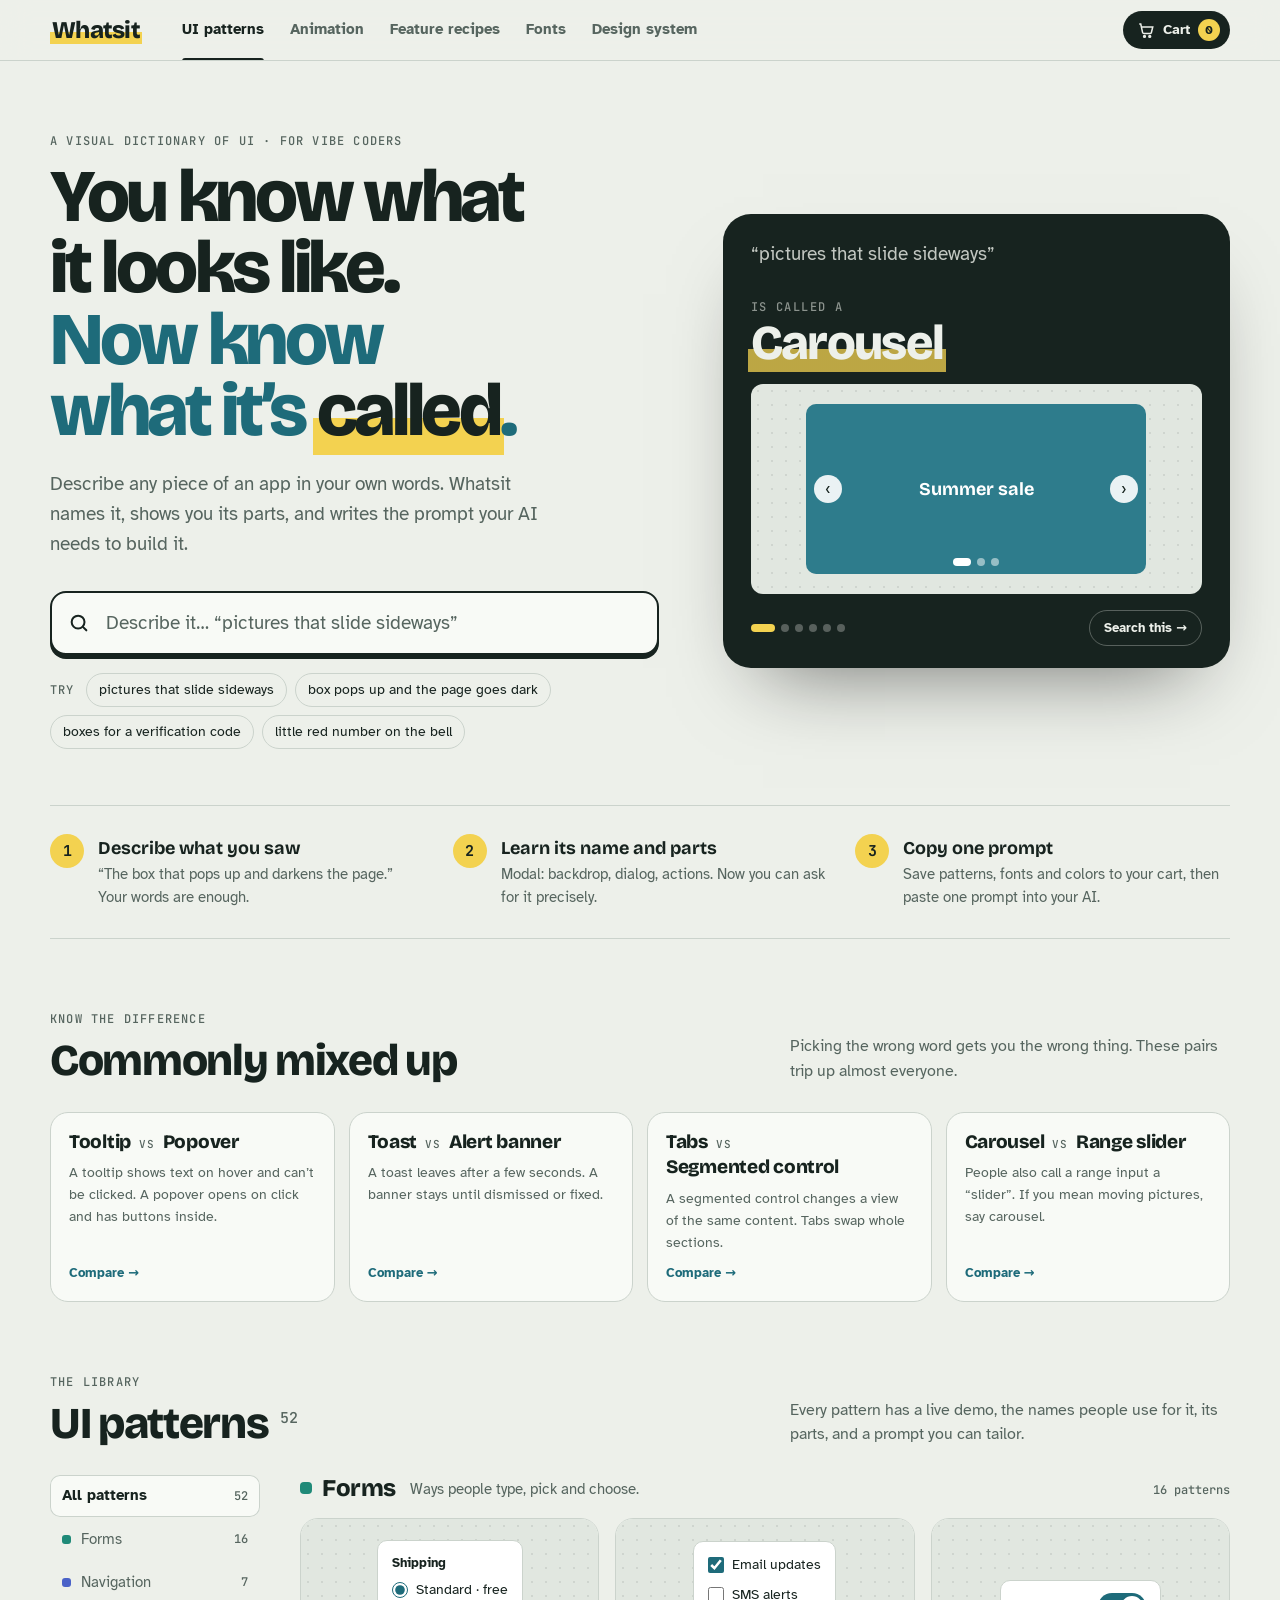
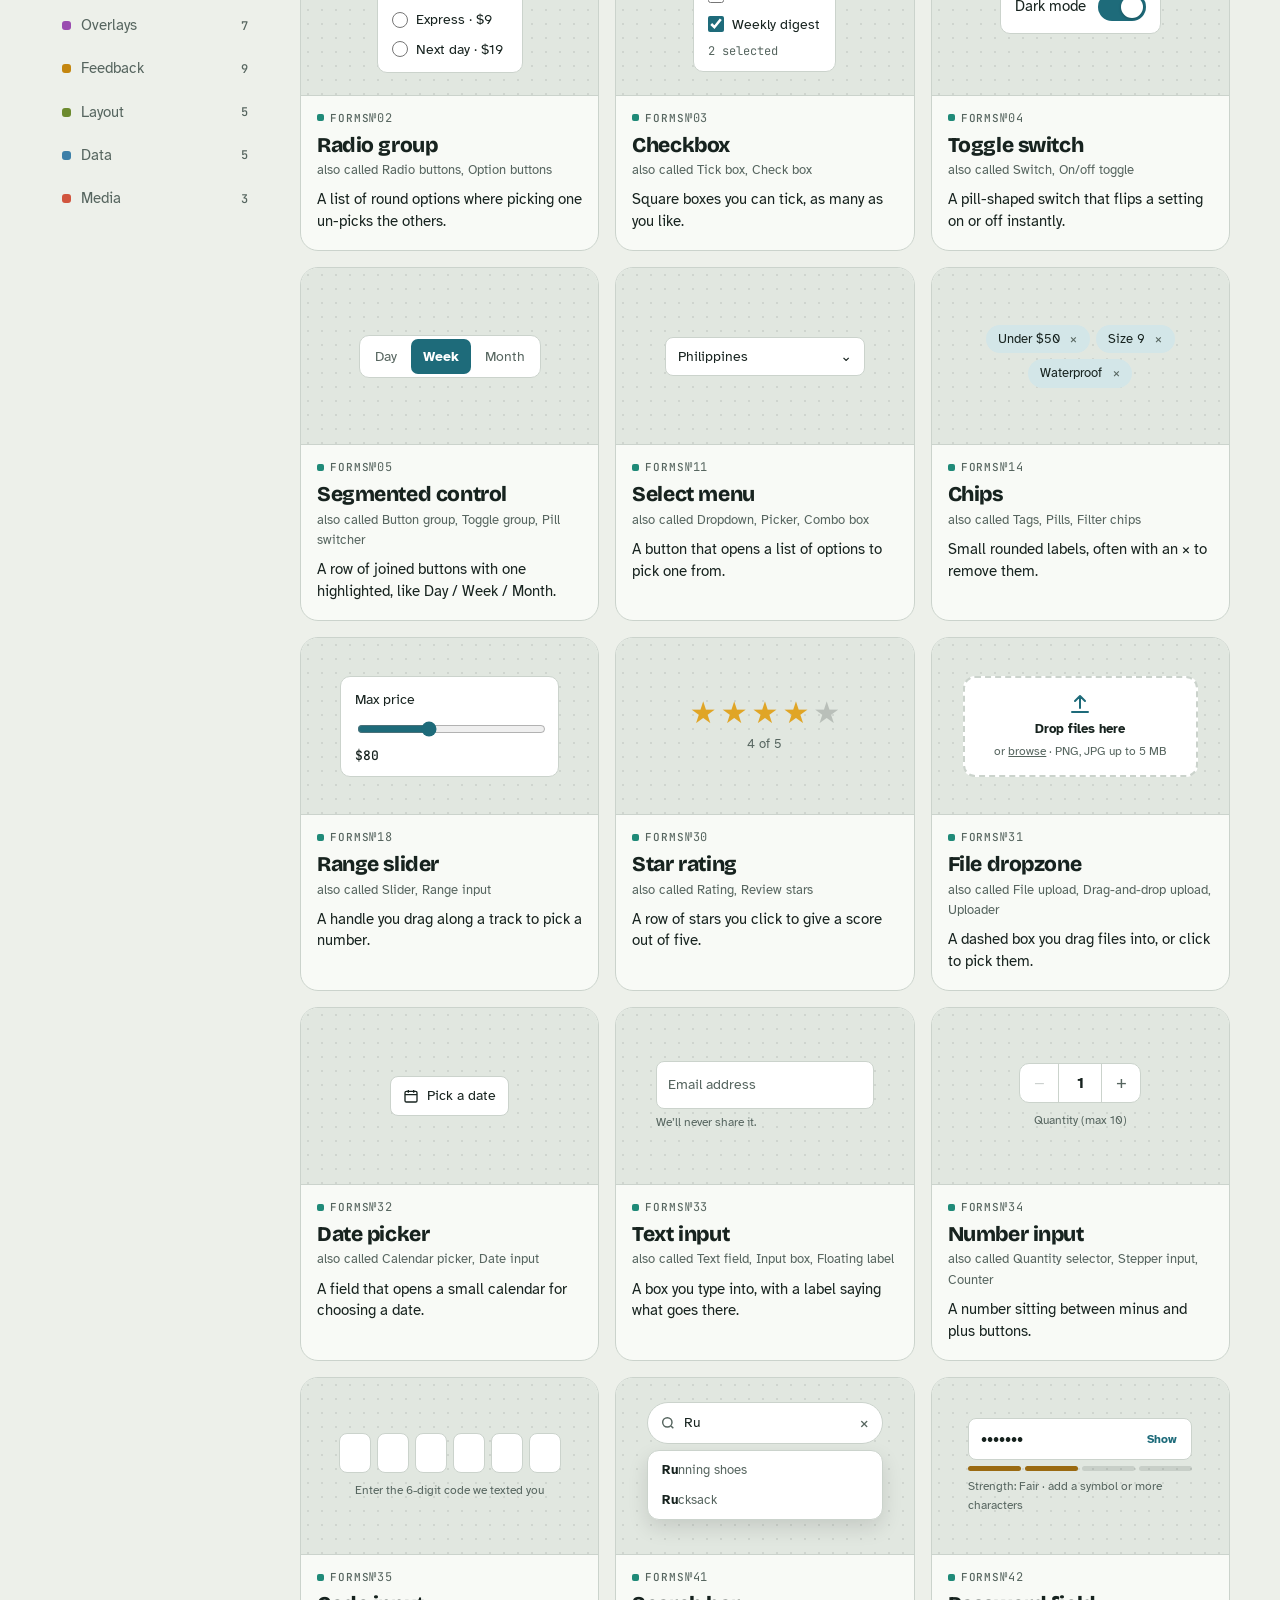
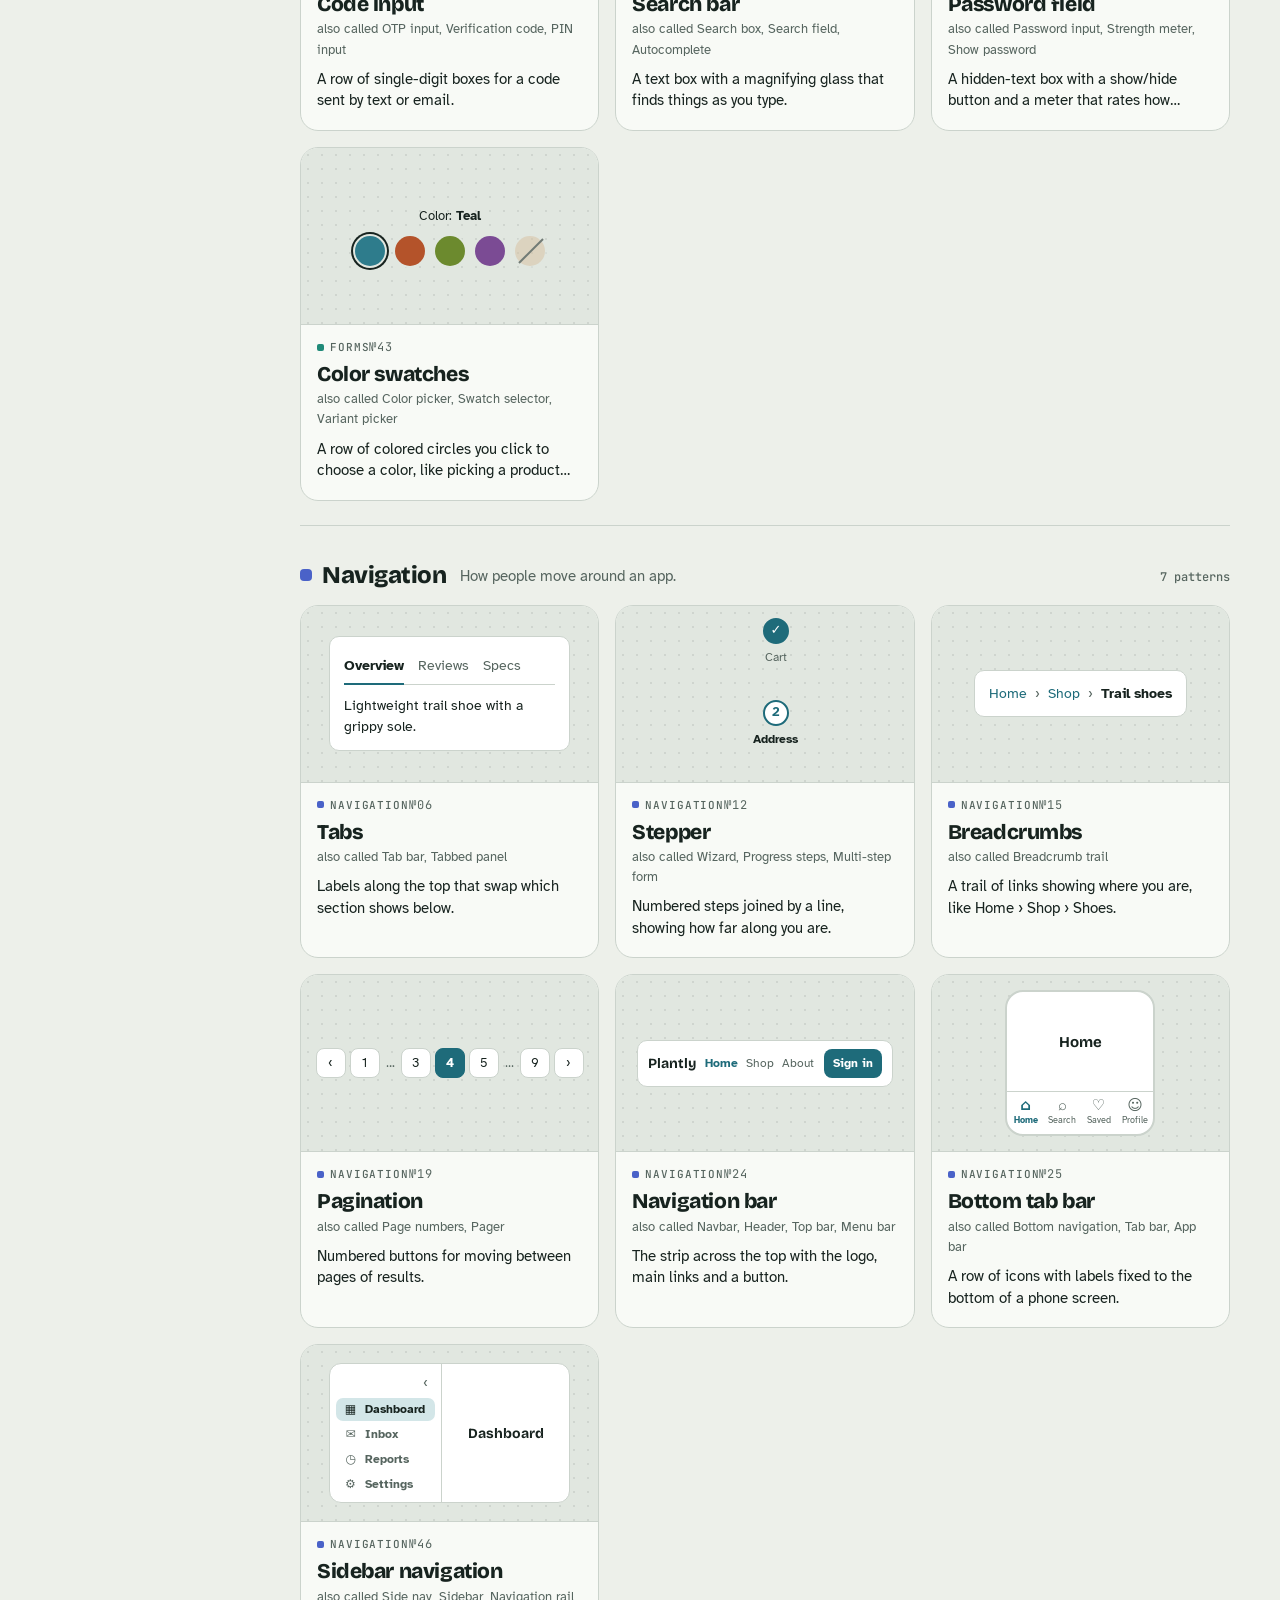
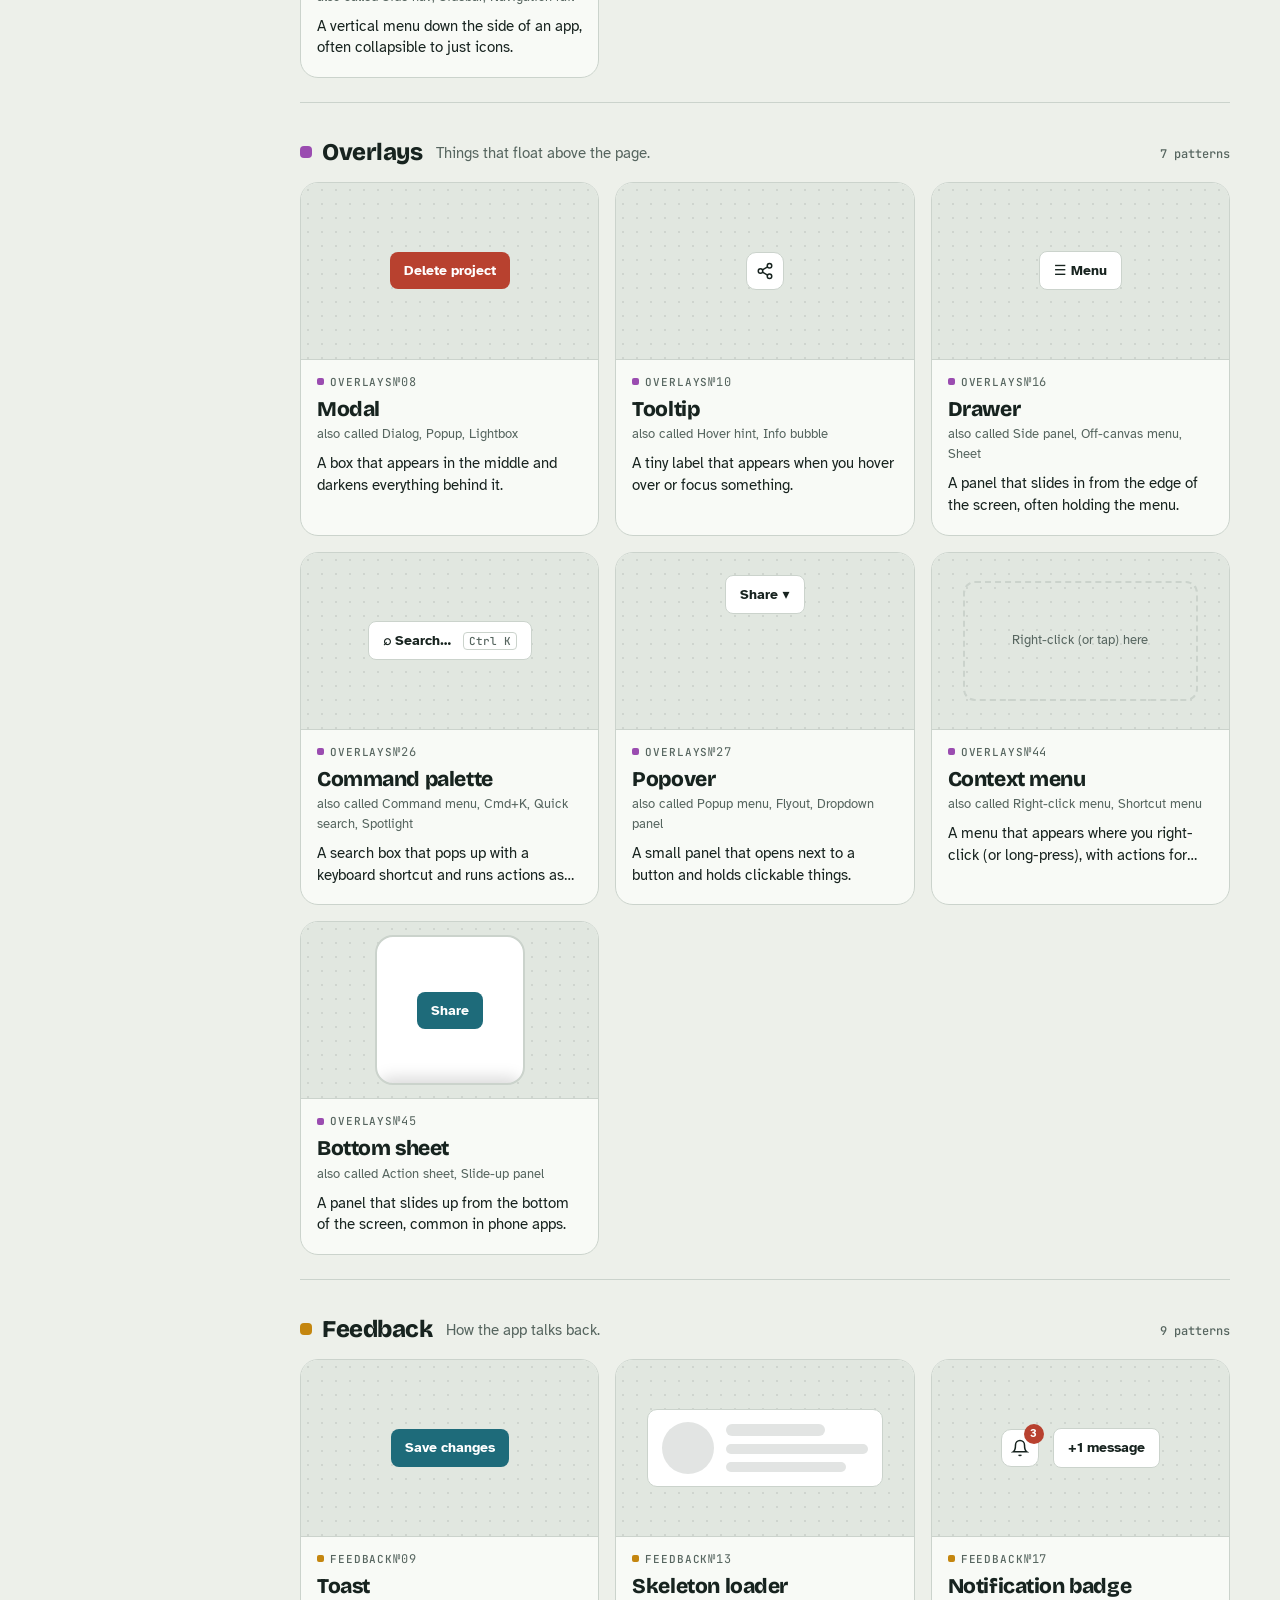
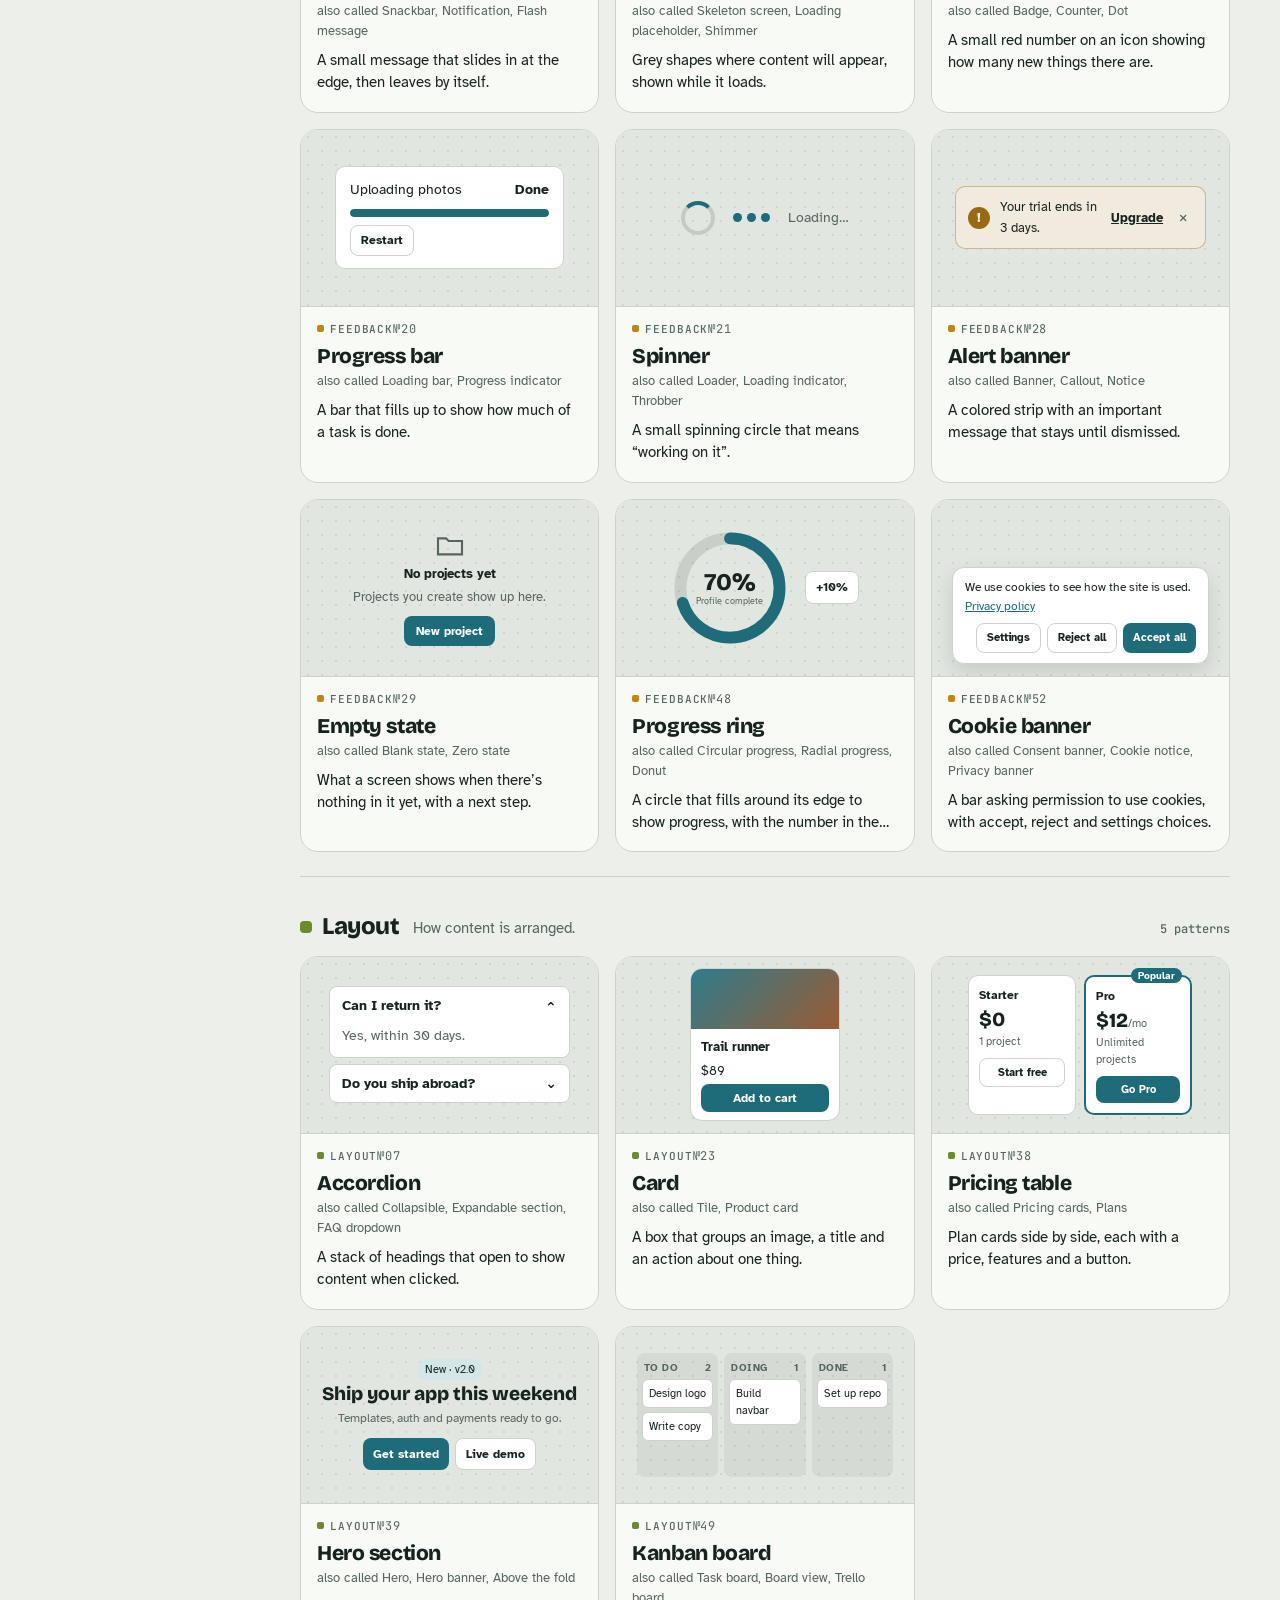
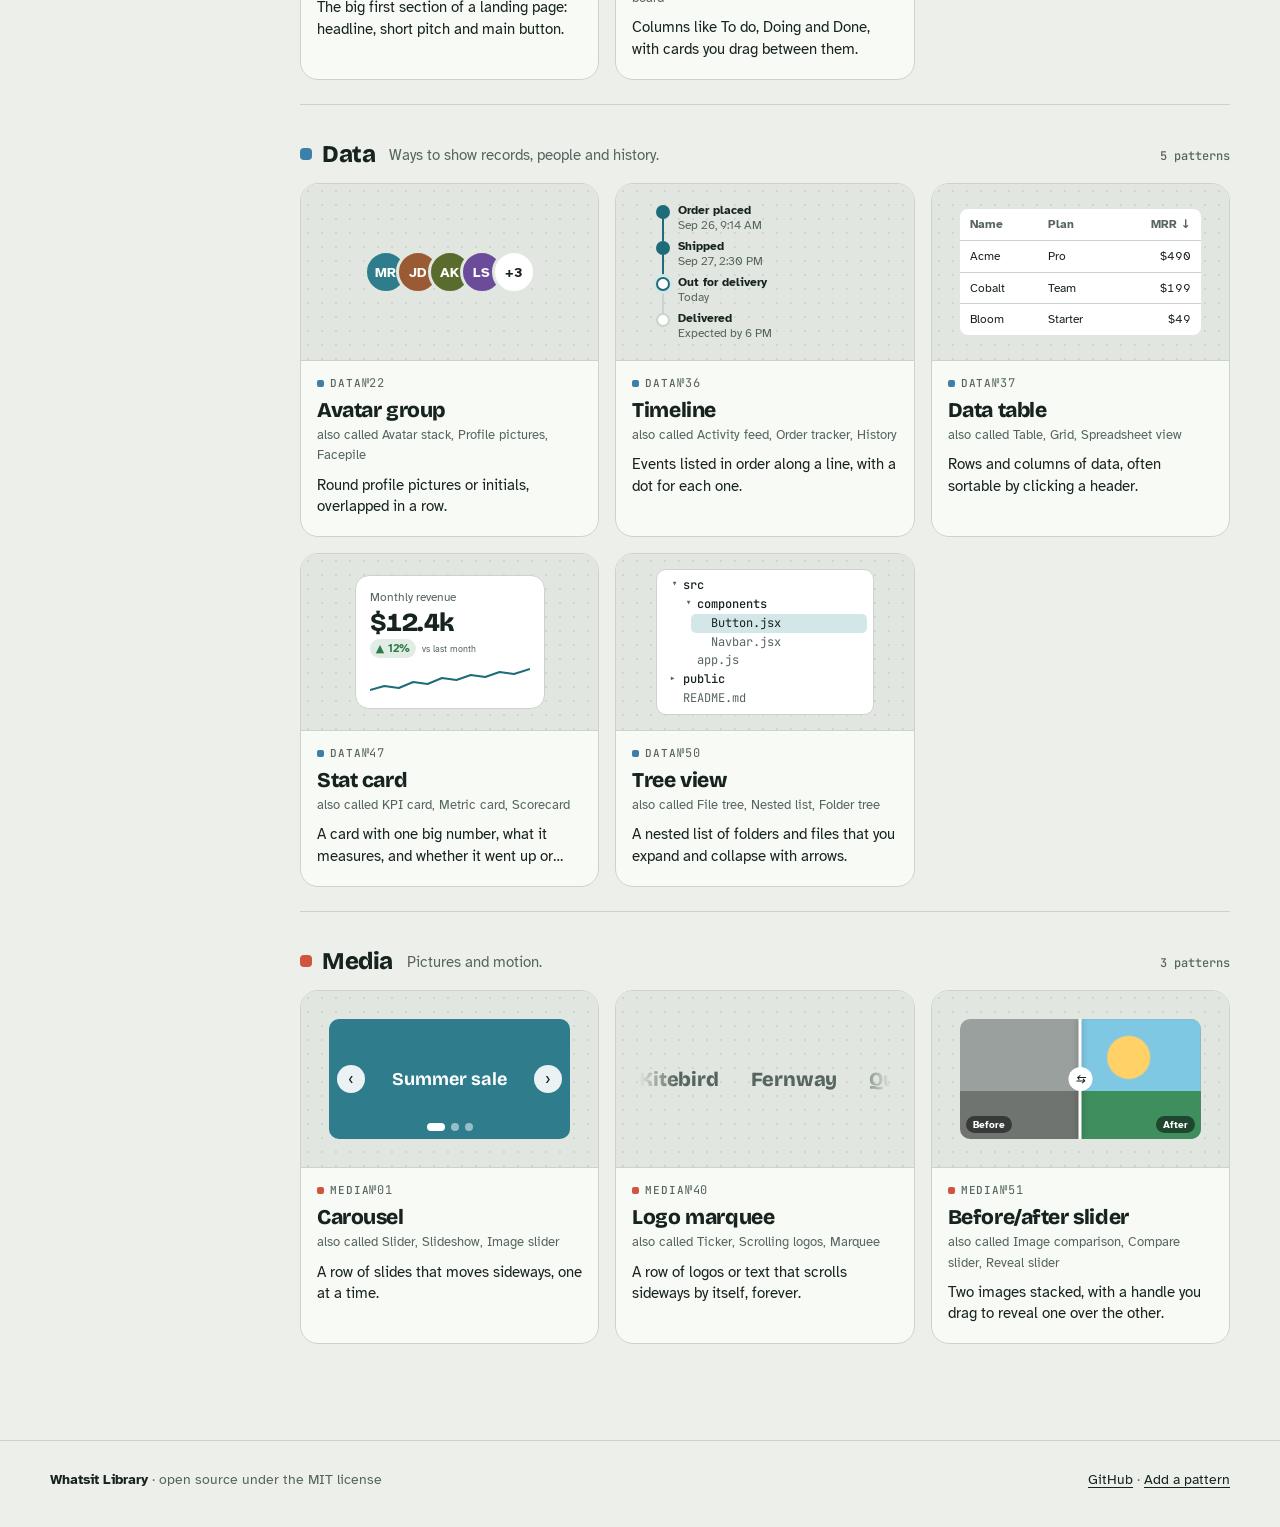
==== commit d5fefa55: "Add Animation section with full templates Adds a separate Animation tab for full templates, bigger t" ====
--- a/index.html
+++ b/index.html
@@ -17,6 +17,7 @@
     <a class="brandmark" href="#" data-home><span>Whatsit</span></a>
     <nav class="views" role="tablist" aria-label="Sections">
       <button role="tab" data-v="patterns" aria-selected="true">UI patterns</button>
+      <button role="tab" data-v="animation" aria-selected="false">Animation</button>
       <button role="tab" data-v="features" aria-selected="false">Feature recipes</button>
       <button role="tab" data-v="fonts" aria-selected="false">Fonts</button>
       <button role="tab" data-v="design" aria-selected="false">Design system</button>
@@ -68,6 +69,14 @@
       <div class="lib-body">
         <nav class="catnav" id="cats" aria-label="Categories"></nav>
         <div id="grid" class="grid"></div>
+      </div>
+    </section>
+
+    <section id="view-animation" hidden>
+      <div class="sec-head"><div><p class="kicker">Full templates</p><h2>Animation <span class="count" id="acount"></span></h2></div><p>Bigger than a pattern: each one comes with its layers, the exact timing and easing, step-by-step build instructions and a full prompt.</p></div>
+      <div class="lib-body">
+        <nav class="catnav" id="akinds" aria-label="Animation types"></nav>
+        <div id="agrid" class="grid"></div>
       </div>
     </section>
 
@@ -139,6 +148,7 @@
 
 <script src="data/registry.js"></script>
 <script src="data/patterns/index.js"></script>
+<script src="data/animations/index.js"></script>
 <script src="data/recipes.js"></script>
 <script src="data/fonts.js"></script>
 <script src="data/palettes.js"></script>
--- a/css/styles.css
+++ b/css/styles.css
@@ -125,6 +125,7 @@
 /* ---------- library: categories ---------- */
 .cat-Forms{--cat:#1F8A78}.cat-Navigation{--cat:#4A62C8}.cat-Overlays{--cat:#9A4CB0}.cat-Feedback{--cat:#C4860F}
 .cat-Layout{--cat:#6C8A2E}.cat-Data{--cat:#3C7FA8}.cat-Media{--cat:#D1553E}
+.cat-Backgrounds{--cat:#7B4DD6}.cat-Text{--cat:#D2456F}.cat-Scroll{--cat:#0E8F9A}.cat-3D{--cat:#D9822B}.cat-Pages{--cat:#5D6FA3}
 .lib-body{display:grid;grid-template-columns:210px minmax(0,1fr);gap:40px;align-items:start}
 .catnav{position:sticky;top:84px;display:flex;flex-direction:column;gap:2px}
 .catnav button{display:flex;align-items:center;gap:10px;border:0;background:none;padding:9px 12px;border-radius:10px;cursor:pointer;font-size:15px;color:var(--muted);text-align:left}
@@ -219,6 +220,16 @@
 .out textarea{width:100%;min-height:200px;resize:vertical;font:13px/1.6 var(--mono);background:var(--bg);color:var(--ink);border:1px solid var(--line);border-radius:10px;padding:12px 14px}
 .acts-row{display:flex;flex-wrap:wrap;gap:8px;align-items:center;margin-top:8px}
 .note{font-size:13px;color:var(--muted);min-height:18px}
+.out textarea.tall{min-height:340px}
+.demo.framed{padding:0;display:block;background:#000}
+.demo.framed iframe{position:absolute;left:0;top:0;width:1440px;border:0;transform-origin:0 0;display:block}
+.sheet .demo.framed{height:auto;aspect-ratio:16/10}
+.sheet .acts-row .aka{align-self:center}
+/* ---------- animation templates ---------- */
+.tpl{align-self:flex-start;margin-top:10px;font:500 11px var(--mono);text-transform:uppercase;letter-spacing:.08em;color:var(--cat);border:1px solid color-mix(in srgb,var(--cat) 40%,transparent);border-radius:999px;padding:3px 9px}
+.steps{margin:0;padding-left:22px;display:flex;flex-direction:column;gap:8px;font-size:15px;line-height:1.5;max-width:62ch}
+.steps li::marker{font:700 13px var(--mono);color:var(--accent)}
+.parts.motion dd{font-family:var(--mono);font-size:13.5px;color:var(--ink)}
 .opts{display:flex;flex-direction:column;gap:6px;font-size:15px}
 .opts label{display:flex;gap:8px;align-items:flex-start;cursor:pointer}
 .opts input{accent-color:var(--accent);margin-top:4px}
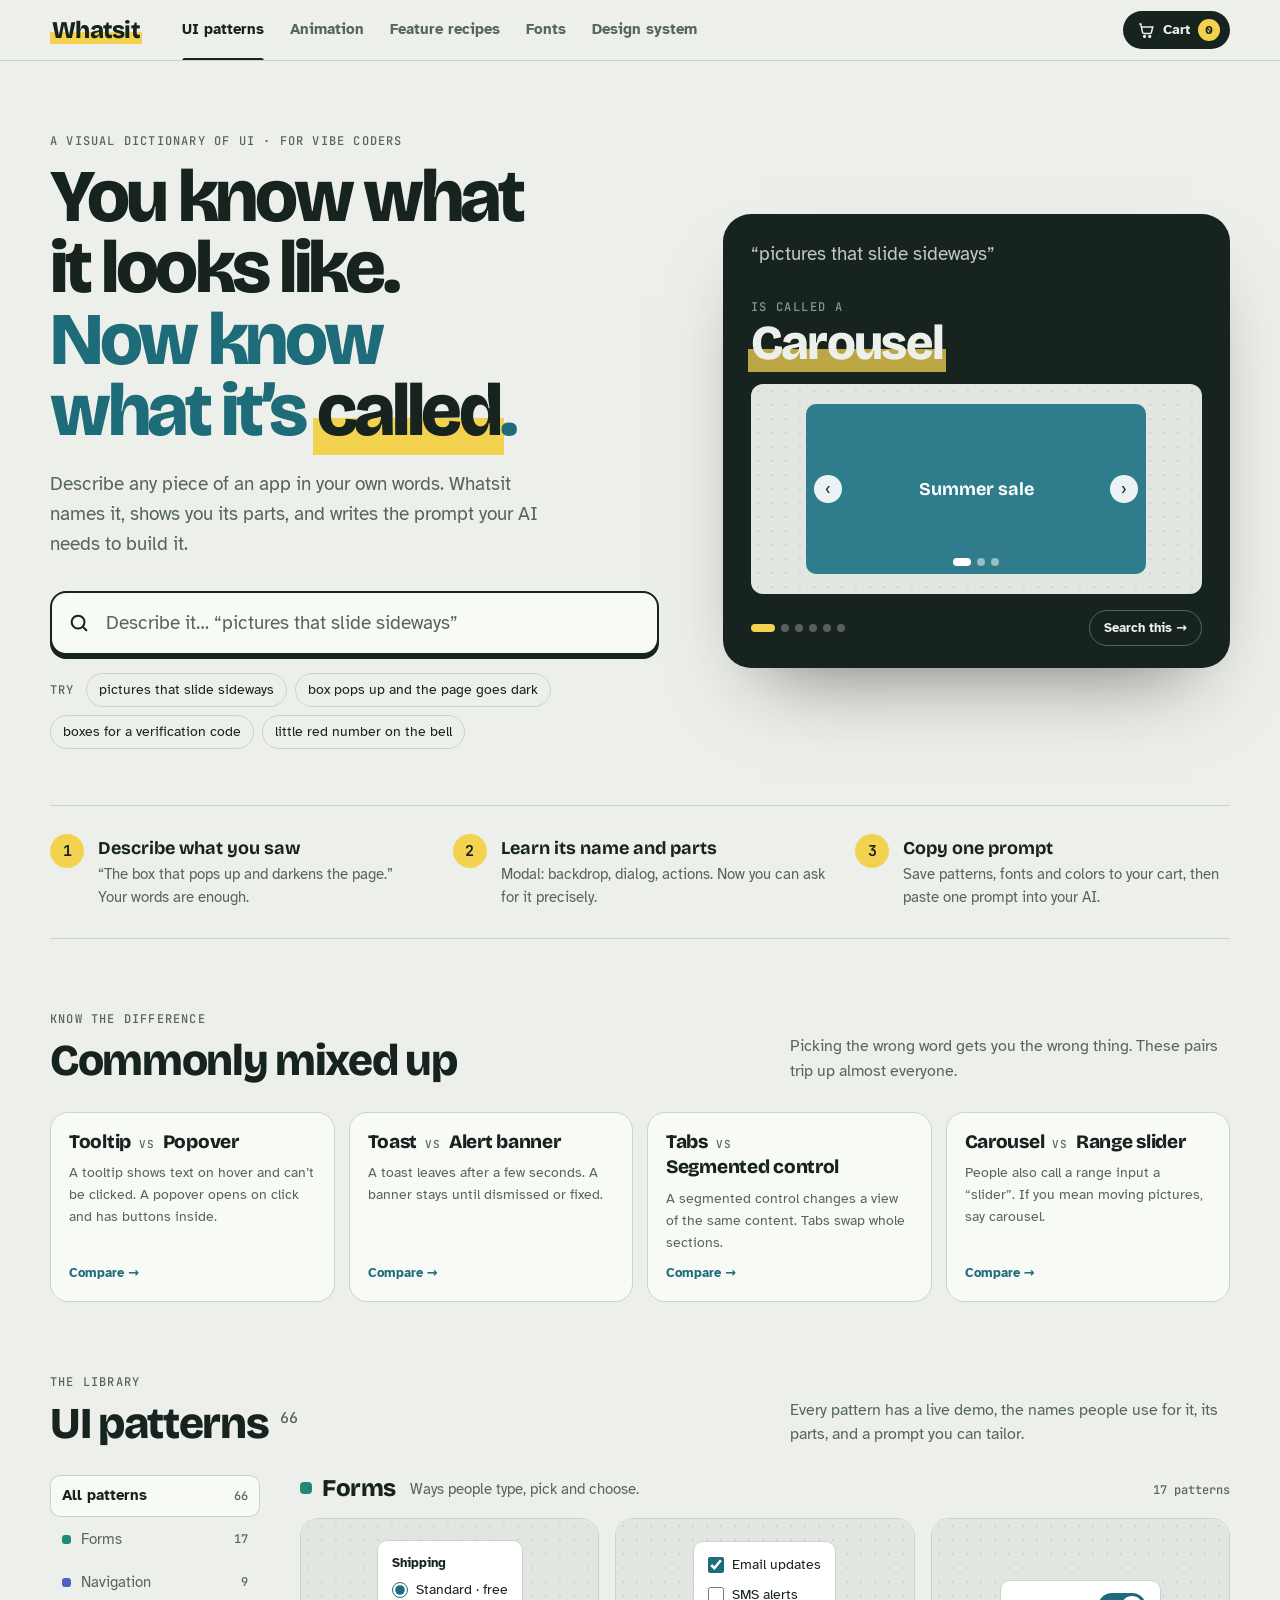
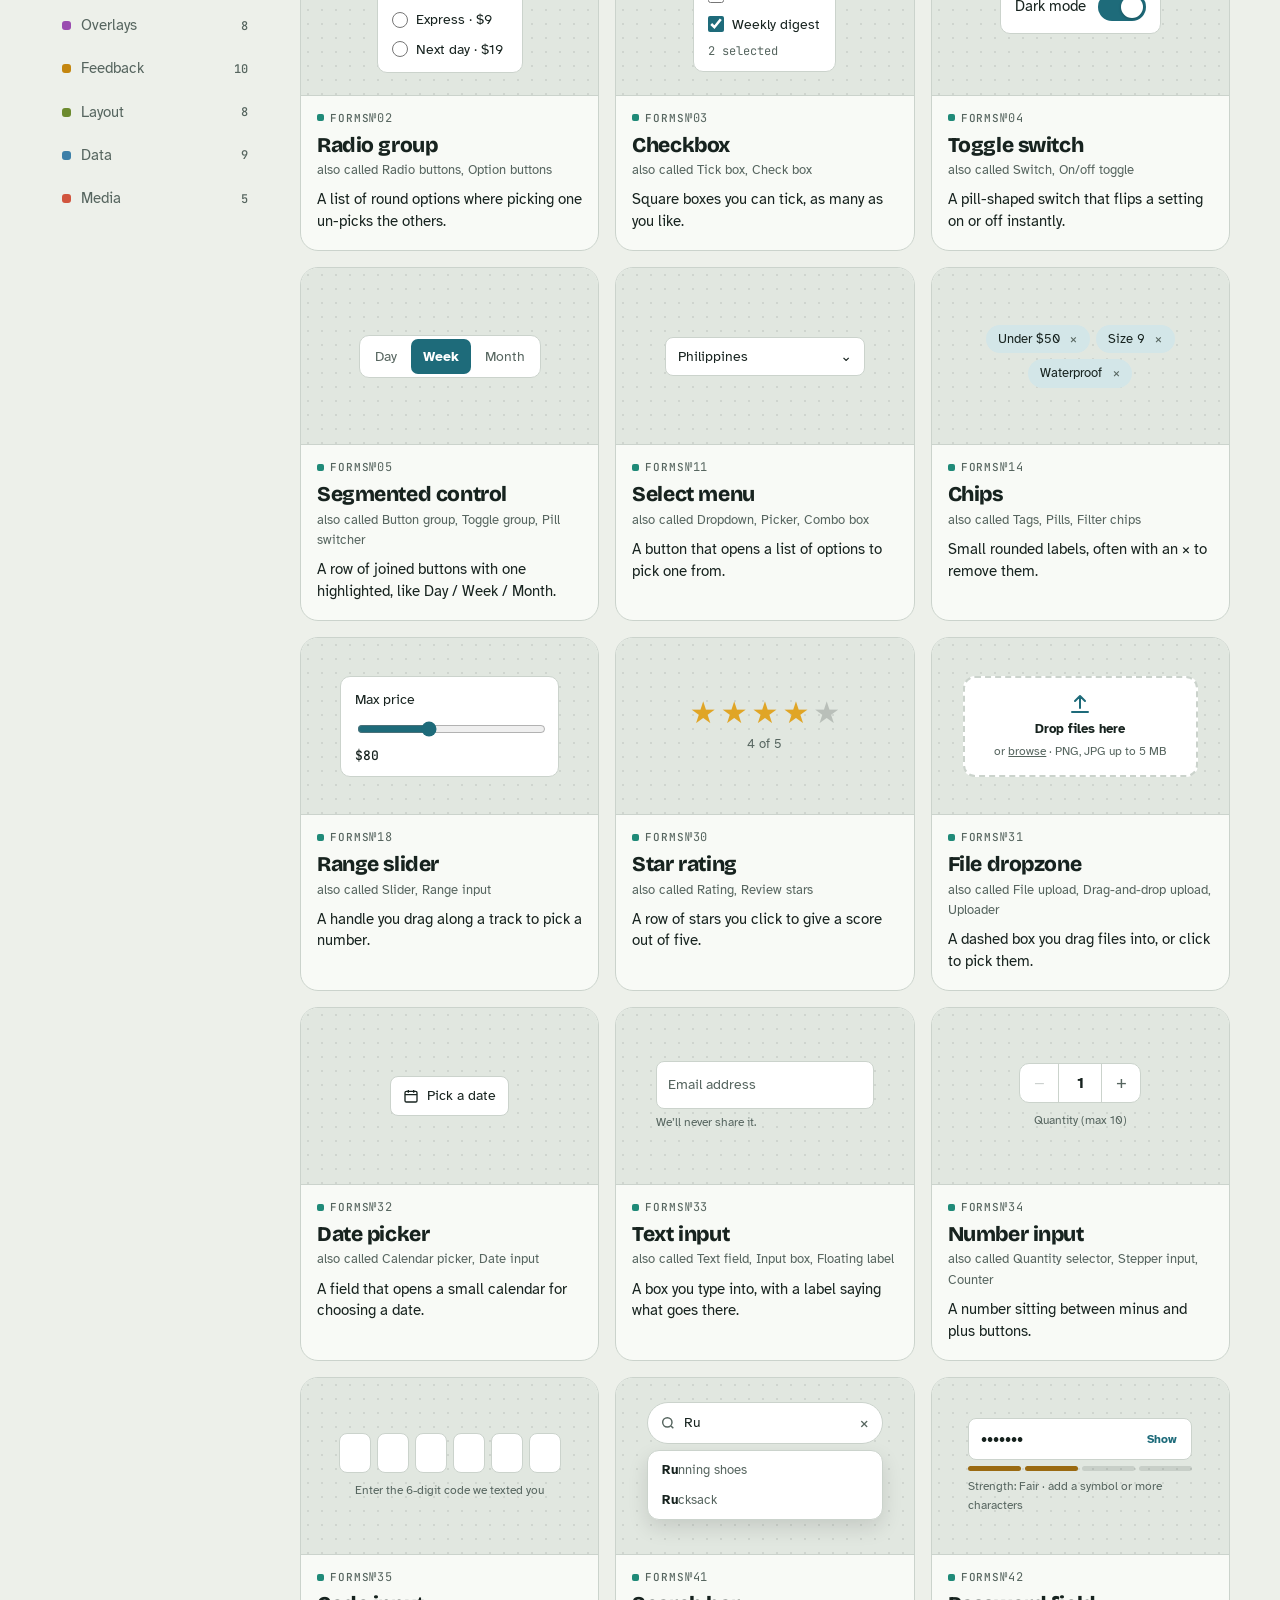
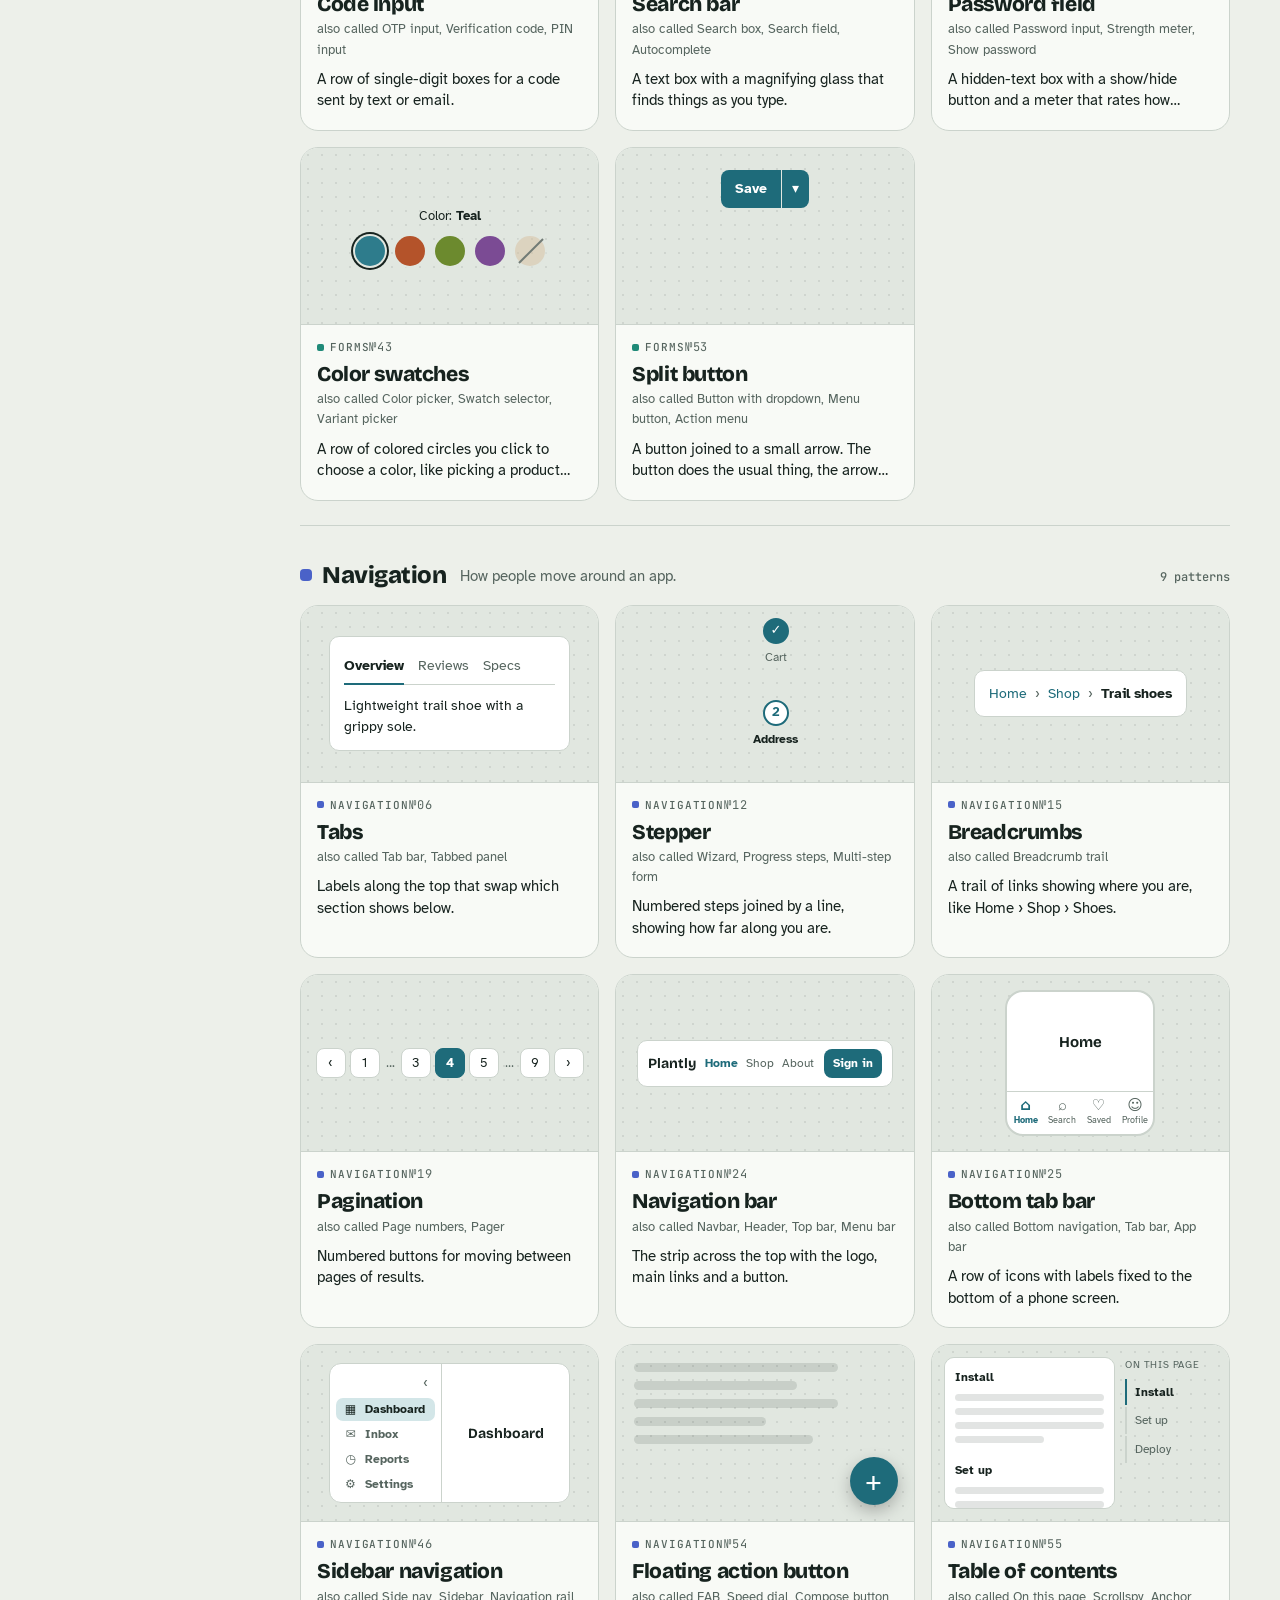
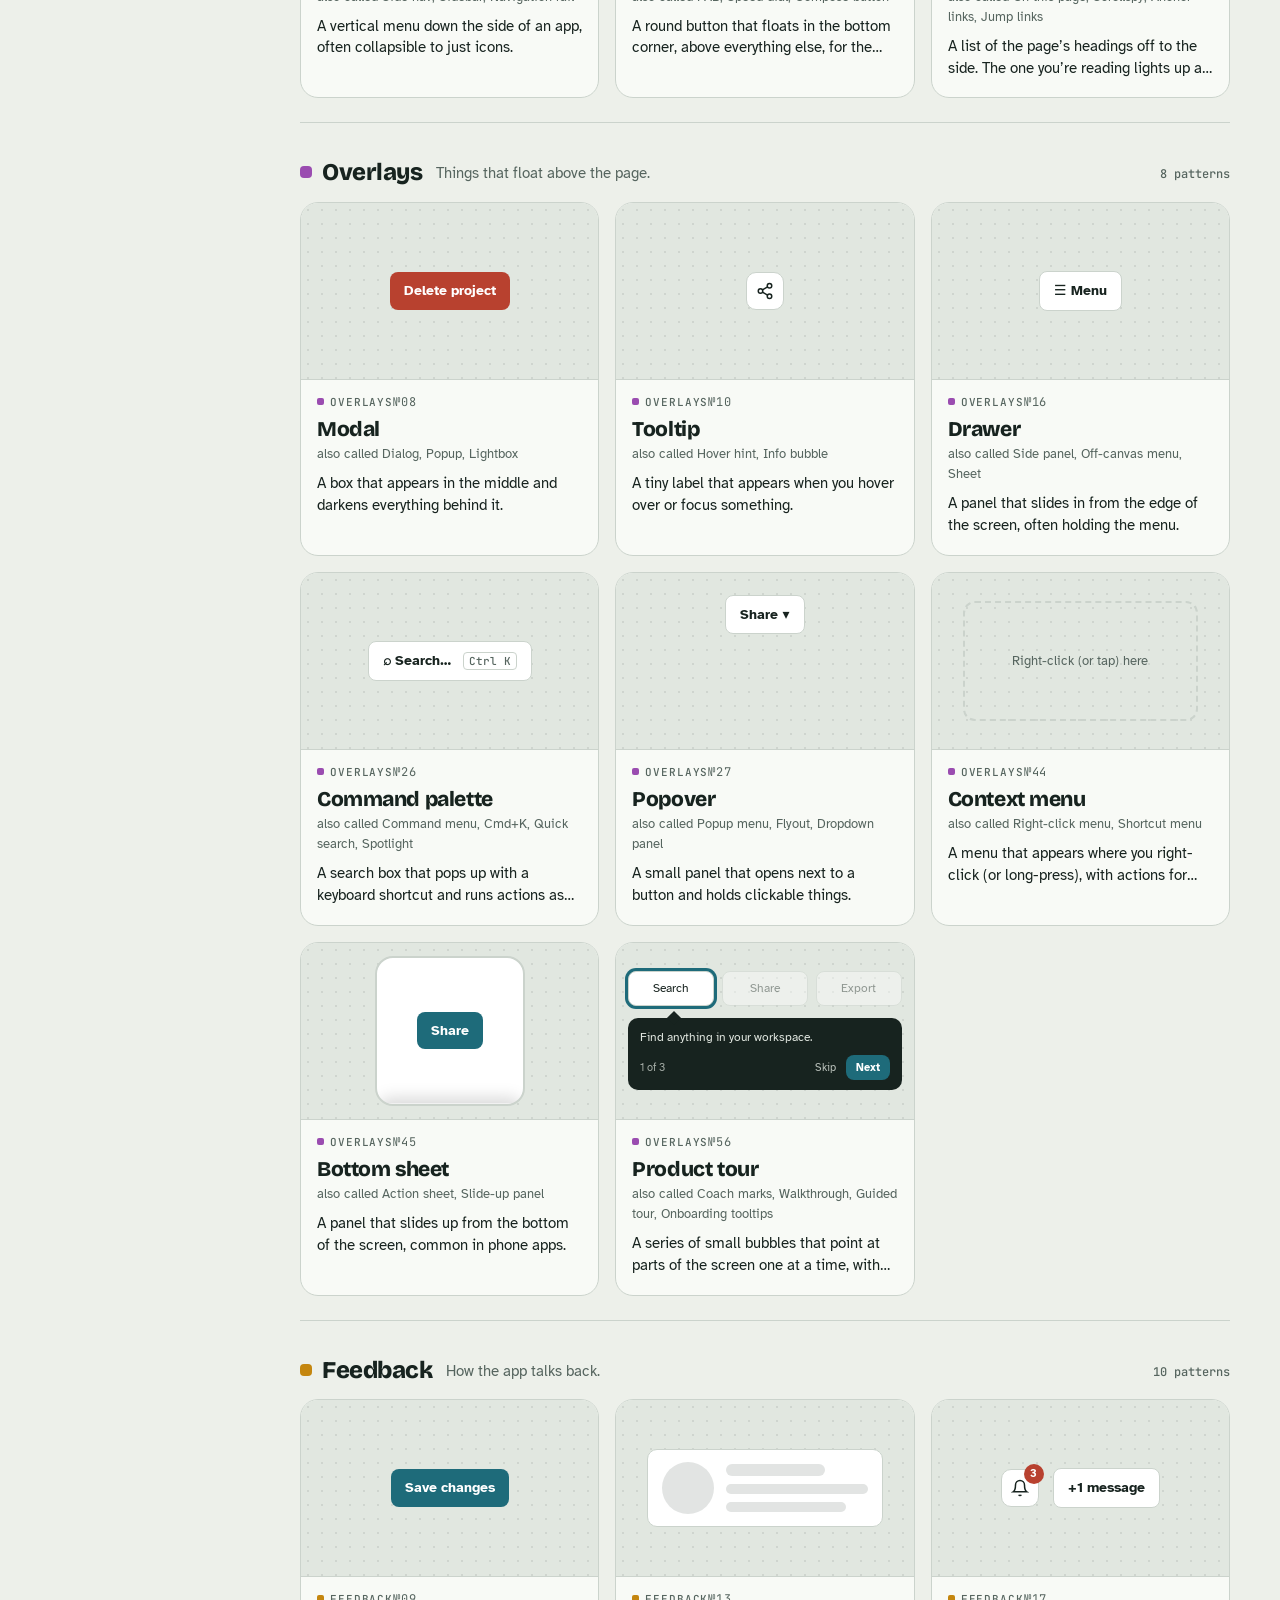
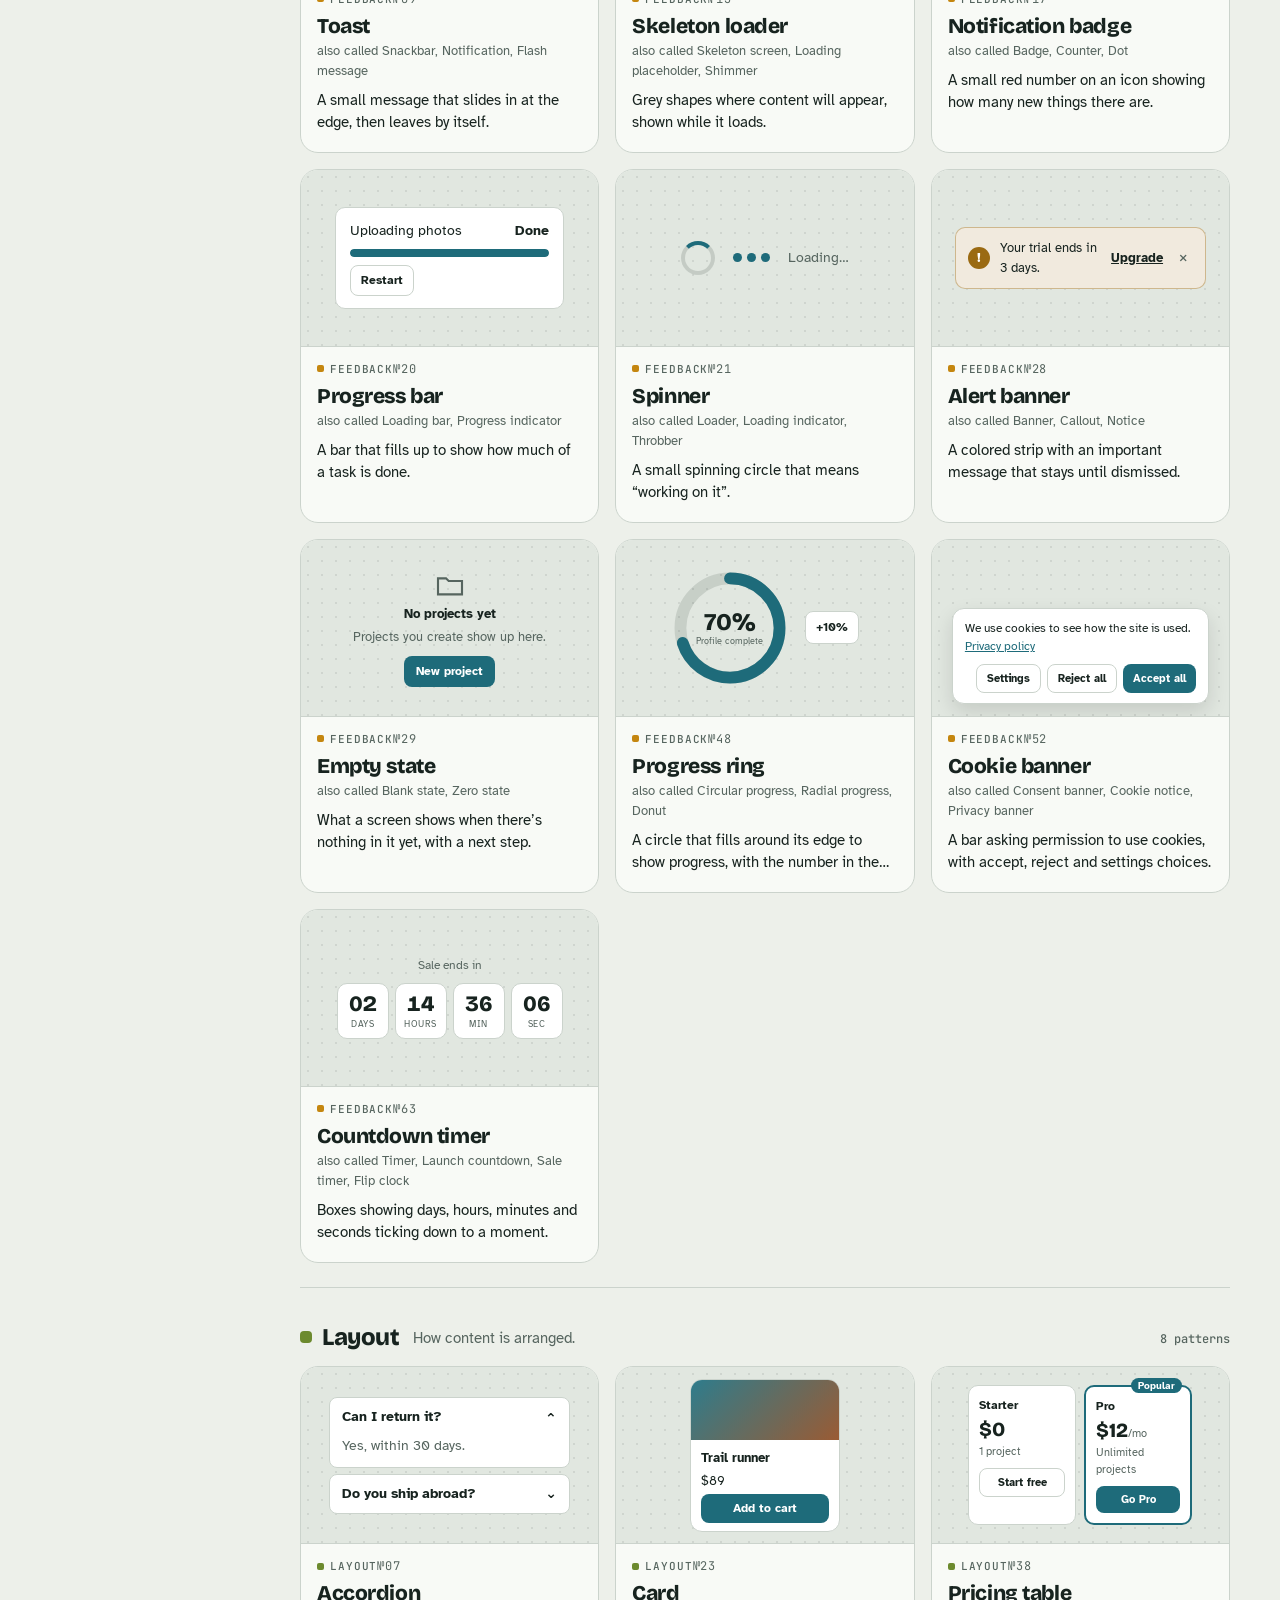
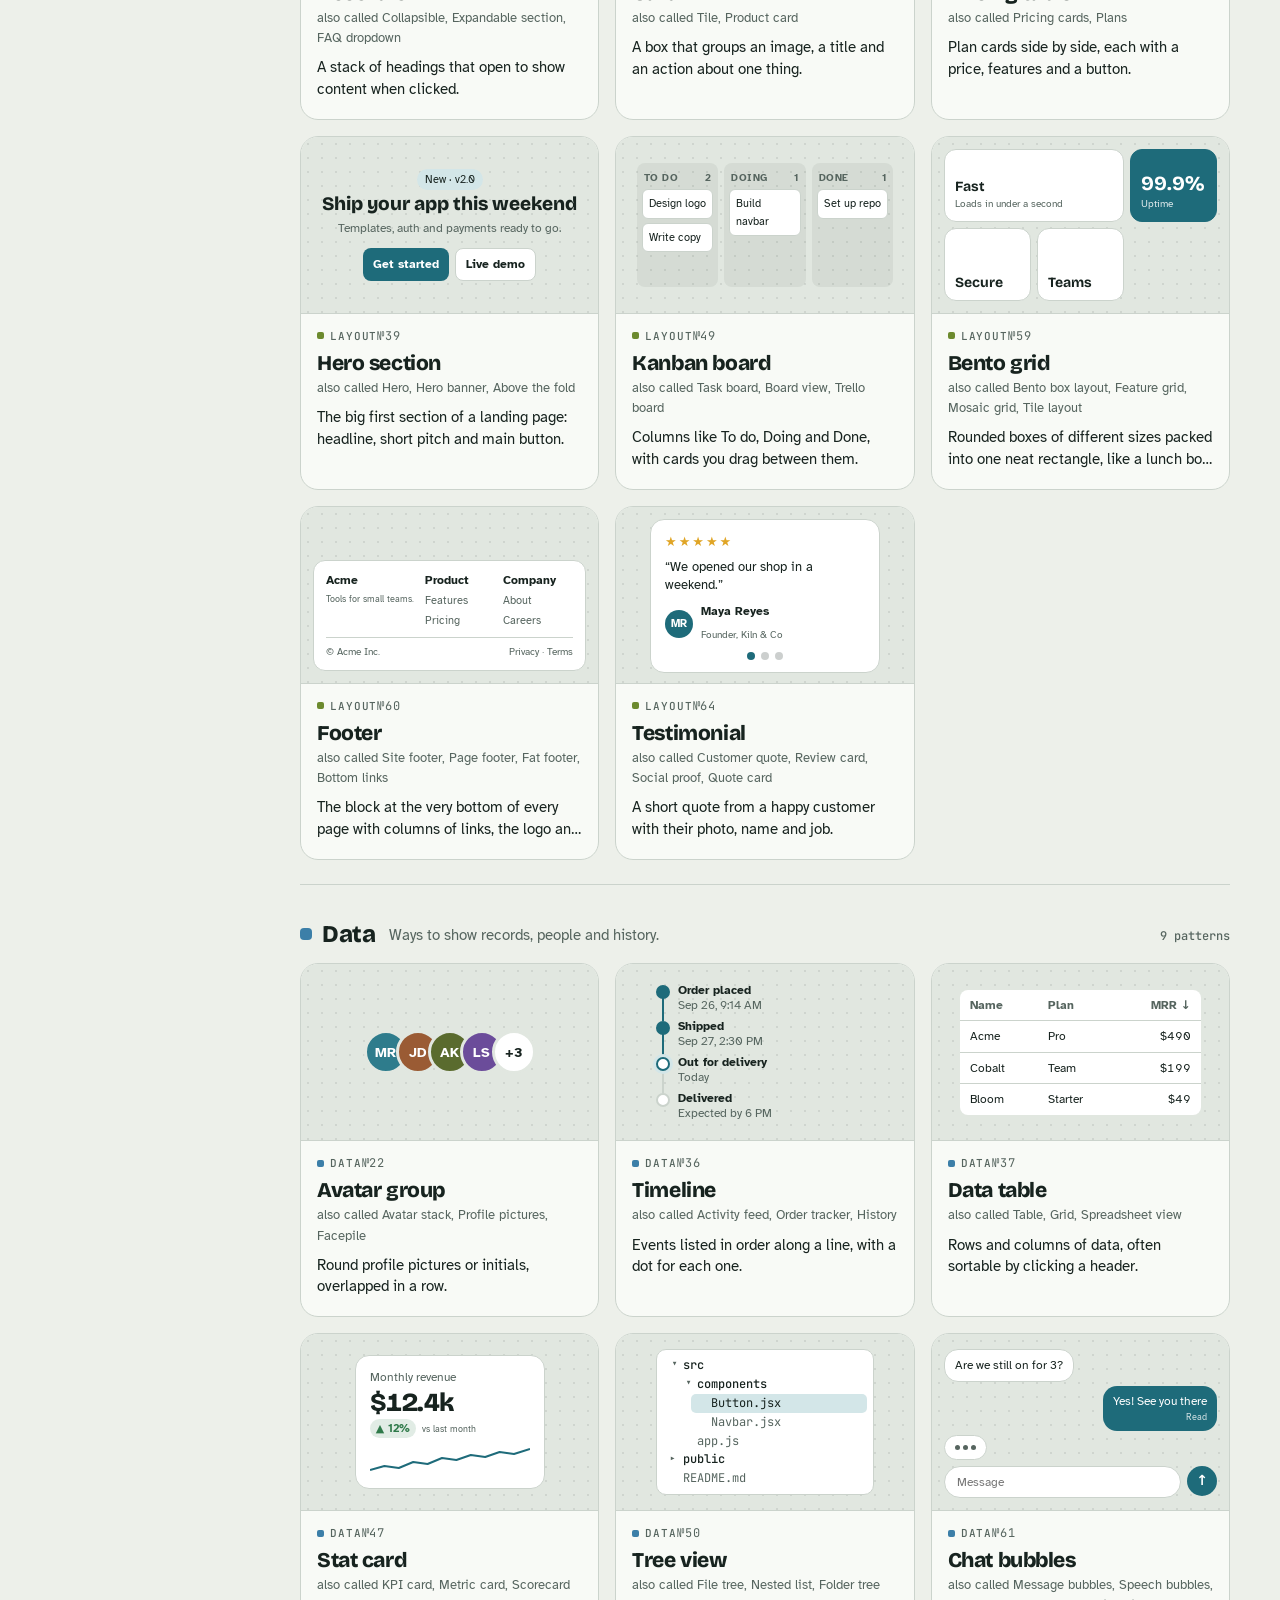
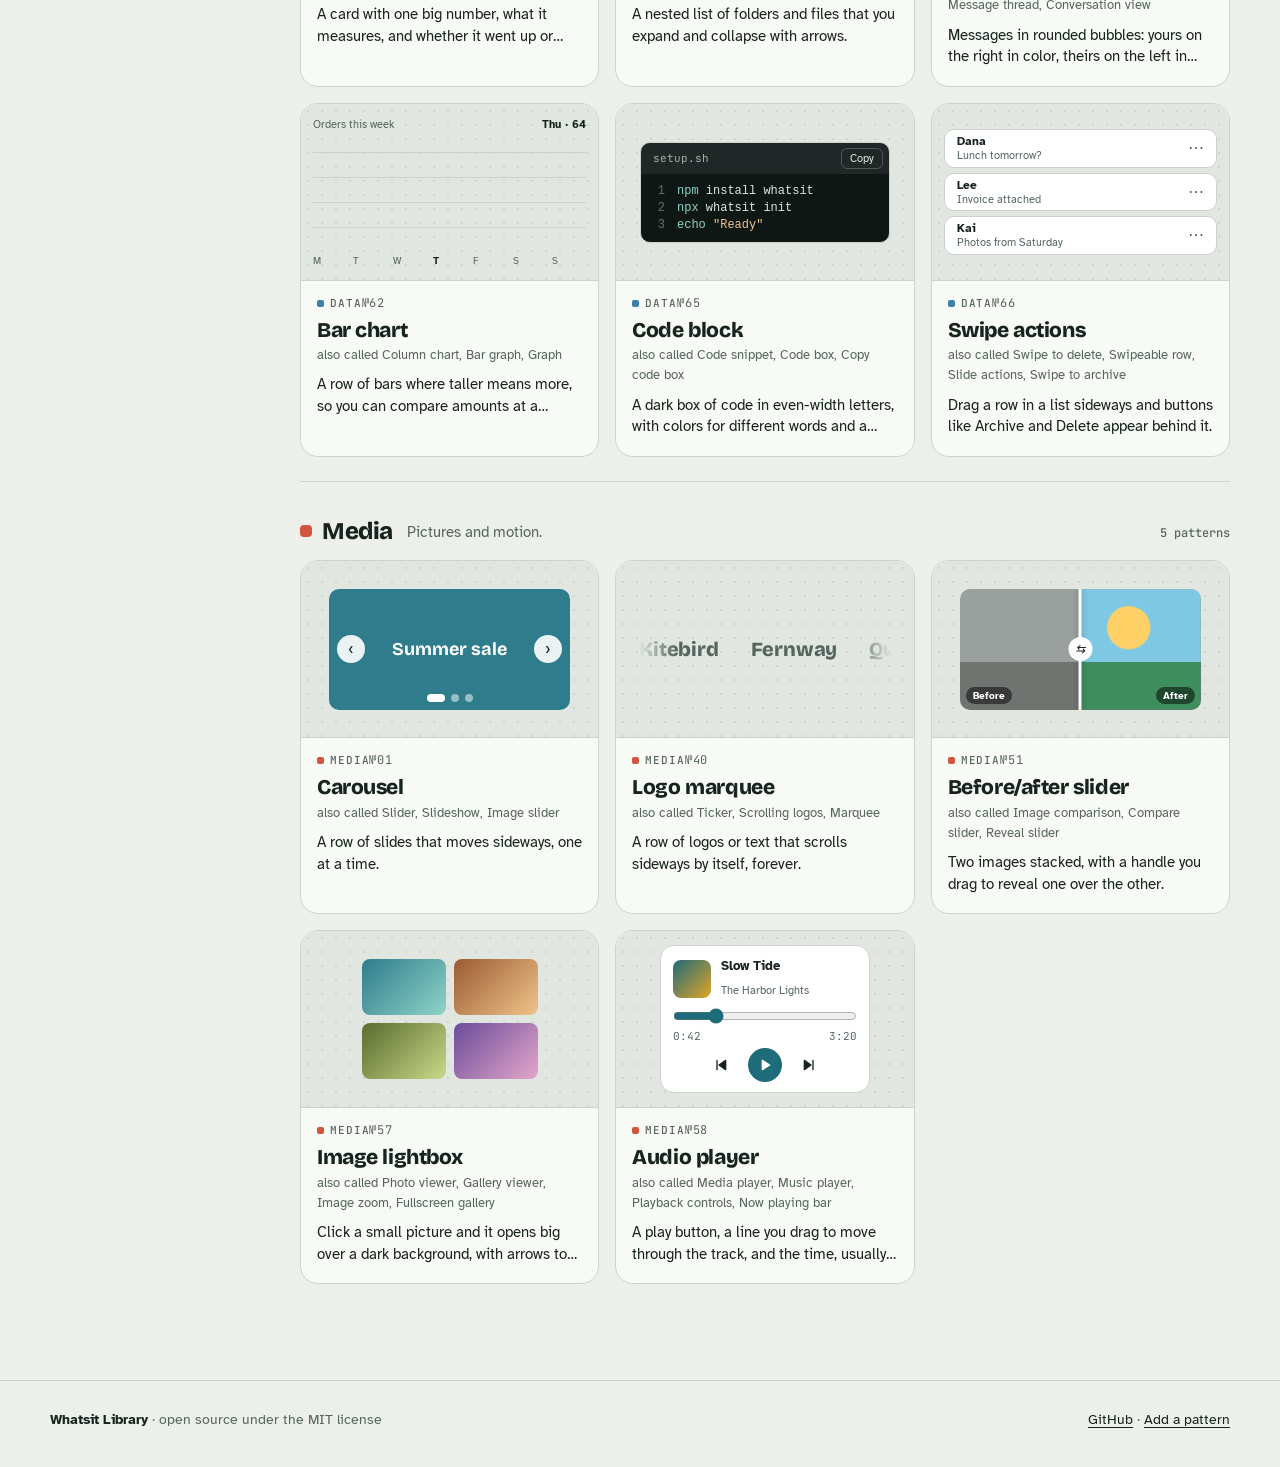
==== commit 579cbeb4: "Add 14 patterns, 14 recipes, 24 fonts and 10 palettes New patterns: split button, floating action bu" ====
--- a/index.html
+++ b/index.html
@@ -9,6 +9,8 @@
 <link rel="stylesheet" href="https://fonts.googleapis.com/css2?family=Bricolage+Grotesque:opsz,wght@12..96,500;12..96,700;12..96,800&family=Atkinson+Hyperlegible:wght@400;700&family=JetBrains+Mono:wght@400;500;700&display=swap">
 <link rel="stylesheet" href="https://fonts.googleapis.com/css2?family=Plus+Jakarta+Sans:wght@400;700&family=DM+Sans:wght@400;700&family=Manrope:wght@400;700&family=Outfit:wght@400;700&family=Nunito:wght@400;700&family=Playfair+Display:wght@400;700&family=Fraunces:wght@400;700&family=Lora:wght@400;700&family=DM+Serif+Display&family=Bebas+Neue&family=Syne:wght@400;700&family=Caveat:wght@400;700&display=swap">
 <link rel="stylesheet" href="https://fonts.googleapis.com/css2?family=Cinzel+Decorative:wght@400;700&family=Italiana&family=Poiret+One&family=Josefin+Sans:wght@300;700&family=Bodoni+Moda:wght@400;700&family=Bagel+Fat+One&family=Shrikhand&family=Titan+One&family=Michroma&family=Syncopate:wght@400;700&family=Anton&family=Big+Shoulders+Display:wght@800&display=swap">
+<link rel="stylesheet" href="https://fonts.googleapis.com/css2?family=Inter:wght@400;700&family=Figtree:wght@400;700&family=Space+Grotesk:wght@400;700&family=Sora:wght@400;700&family=Lexend:wght@400;700&family=Source+Serif+4:wght@400;700&family=Instrument+Serif&family=Libre+Baskerville:wght@400;700&family=Unbounded:wght@400;700&family=Space+Mono:wght@400;700&family=IBM+Plex+Mono:wght@400;700&family=Kalam:wght@400;700&display=swap">
+<link rel="stylesheet" href="https://fonts.googleapis.com/css2?family=Abril+Fatface&family=Yeseva+One&family=Orbitron:wght@700&family=Audiowide&family=Press+Start+2P&family=Monoton&family=Pacifico&family=Fredoka:wght@600&family=Rye&family=Special+Elite&family=Permanent+Marker&family=UnifrakturCook:wght@700&display=swap">
 <link rel="stylesheet" href="css/styles.css">
 </head>
 <body>
@@ -81,7 +83,8 @@
     </section>
 
     <section id="view-features" hidden>
-      <div class="sec-head"><div><p class="kicker">Build bigger</p><h2>Feature recipes</h2></div><p>Features are built from patterns. Once you know the words, you can ask for a whole feature at once and name every part of it.</p></div>
+      <div class="sec-head"><div><p class="kicker">Build bigger</p><h2>Feature recipes <span class="count" id="fcount"></span></h2></div><p>Features and whole apps are built from patterns. Once you know the words, you can ask for all of it at once and name every part.</p></div>
+      <div class="pills fkinds" id="fkinds" role="group" aria-label="Recipe type"></div>
       <div class="feats" id="featList"></div>
     </section>
 
--- a/css/styles.css
+++ b/css/styles.css
@@ -211,6 +211,8 @@
 .feat{background:var(--surface);border:1px solid var(--line);border-radius:16px;padding:18px;display:flex;flex-direction:column;gap:10px}
 .feat h3{margin:0;font:700 22px var(--display)}
 .feat p{margin:0;color:var(--muted);font-size:15px}
+.fkinds{margin:-8px 0 20px}
+.fkind{display:inline-block;font:500 11px var(--mono);text-transform:uppercase;letter-spacing:.05em;color:var(--accent);border:1px solid currentColor;border-radius:999px;padding:1px 8px;margin-right:4px;vertical-align:1px}
 .eq{display:flex;flex-wrap:wrap;gap:6px;align-items:center;font:500 13px var(--mono);color:var(--muted)}
 .eq button{border:1px solid var(--line);background:var(--bg);border-radius:6px;padding:3px 8px;cursor:pointer;font:500 13px var(--mono);color:var(--ink)}
 .eq button:hover{border-color:var(--accent);color:var(--accent)}
